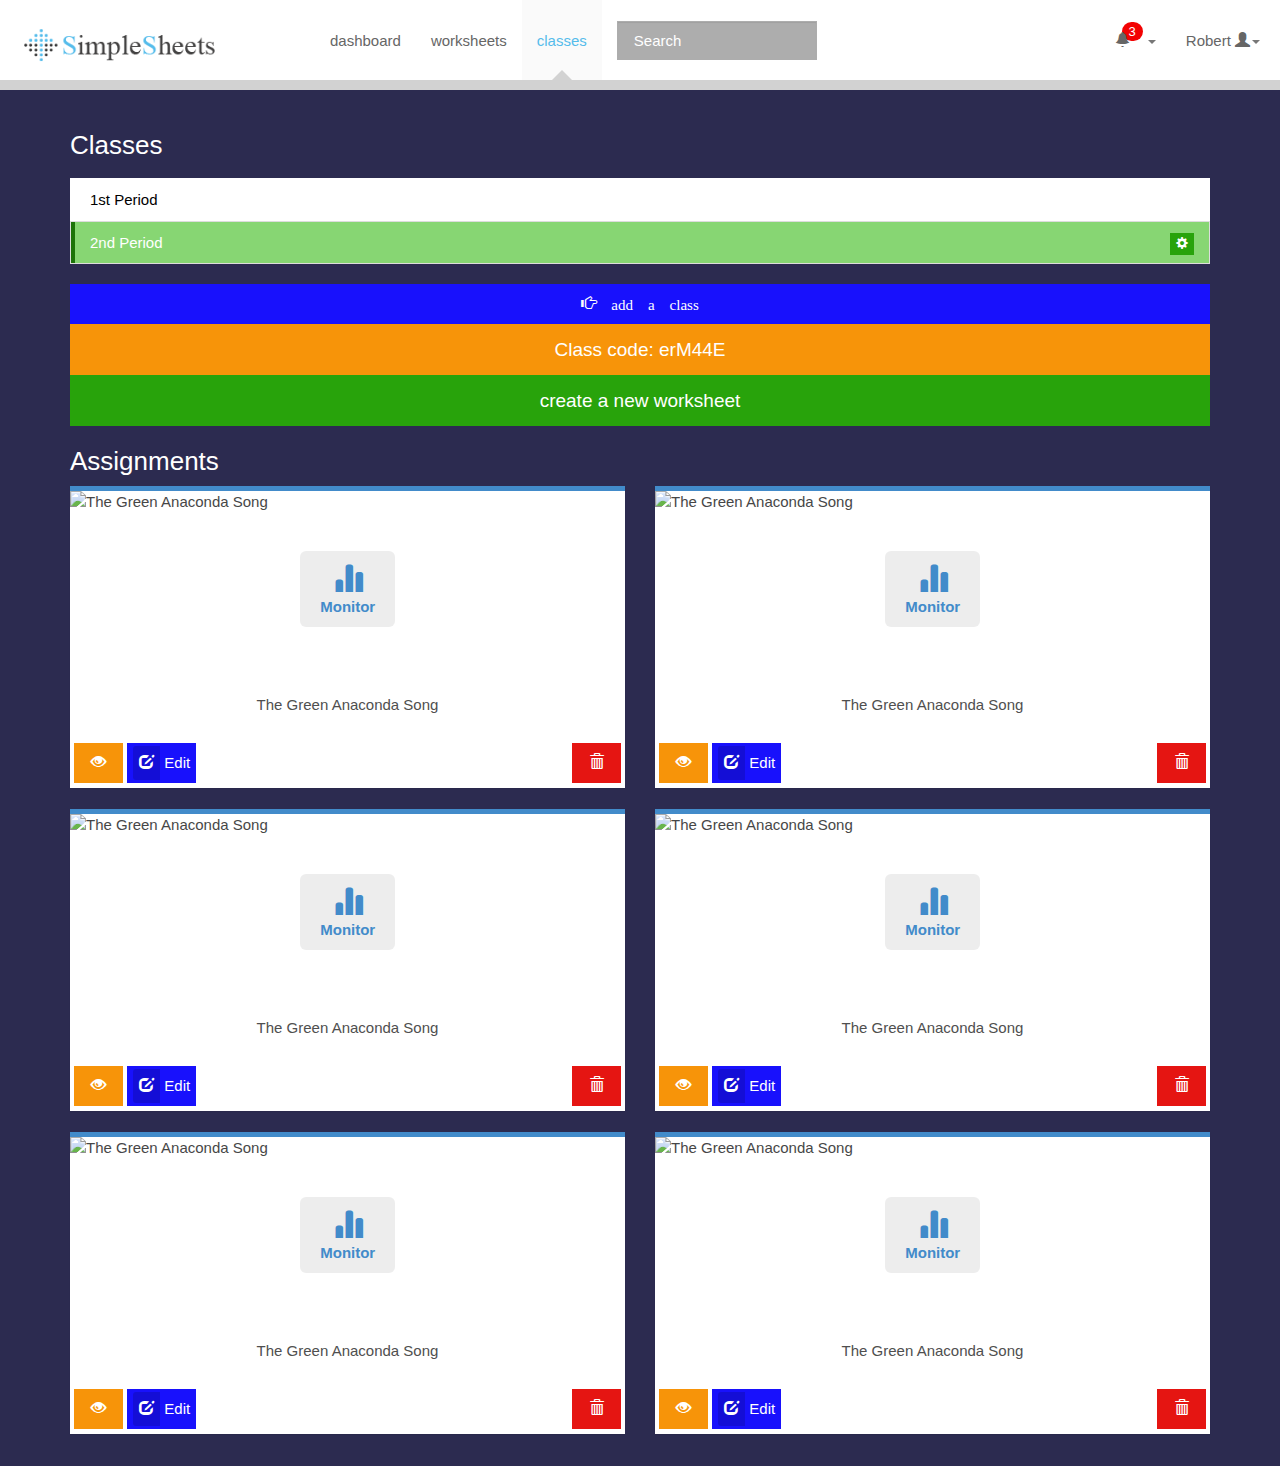
==== classes.html @ 8fec8ef4 "initial commit" ====
<!DOCTYPE html>
<html lang="en">
  <head>
    <meta charset="utf-8">
    <meta http-equiv="X-UA-Compatible" content="IE=edge">
    <meta name="viewport" content="width=device-width, initial-scale=1">
    <meta name="description" content="">
    <meta name="author" content="">
    <!--<link rel="shortcut icon" href="../../assets/ico/favicon.ico">-->

    <title>My Bootstrap</title>

    <!-- Bootstrap core CSS -->
    <link href="css/edstyle.css" rel="stylesheet">
    <link href="css/bootstrap.css" rel="stylesheet">
    <!-- Bootstrap theme -->
    <!--<link href="css/bootstrap-theme.min.css" rel="stylesheet">

    <!-- Custom styles for this template -->
    <link href="css/bootswatch.css" rel="stylesheet">
        
        
    <!-- Just for debugging purposes. Don't actually copy this line! -->
    <!--[if lt IE 9]><script src="js/ie8-responsive-file-warning.js"></script><![endif]-->

    <!-- HTML5 shim and Respond.js IE8 support of HTML5 elements and media queries -->
    <!--[if lt IE 9]>
      <script src="https://oss.maxcdn.com/libs/html5shiv/3.7.0/html5shiv.js"></script>
      <script src="https://oss.maxcdn.com/libs/respond.js/1.4.2/respond.min.js"></script>
    <![endif]-->
    
    <link href="css/theme.css" rel="stylesheet">
    
    
    
  </head>

  <body role="document">

<!-----------------Nav bar -------------------------------------------------------------->
<div class="navbar navbar-default navbar-fixed-top">
  <div class="navbar-header col-sm-3">
    <button type="button" class="navbar-toggle" data-toggle="collapse" data-target=".navbar-responsive-collapse">
      <span class="icon-bar"></span>
      <span class="icon-bar"></span>
      <span class="icon-bar"></span>
    </button>
    <a class="navbar-brand hidden-xs" href="#">
      <img style="width:120%;max-width: 200px;margin:-5px 0 0 -10px;" src="./images/Simplesheets-dot-logo.png" alt="SimpleSheets" />
    </a>
    <a class="navbar-brand col-xs-8 visible-xs" href="#">
      <img style="width:120%;max-width:200px;margin-top:-8px;" src="./images/Simplesheets-dot-logo.png" alt="SimpleSheets" />
    </a>
  </div>
  <div class="navbar-collapse collapse navbar-responsive-collapse">
    <ul class="nav navbar-nav">
      <li><a href="dashboard.html">dashboard</a></li>
      <li class="dropdown">
        <a href="#" class="dropdown-toggle" data-toggle="dropdown">worksheets</span></a>
        <ul class="dropdown-menu">
          <li><a href="#"><span class="glyphicon glyphicon-file"></span>  create</a></li>
          <li><a href="monitor.html"><span class="glyphicon glyphicon-stats"></span>  monitor</a></li>
        </ul>
      </li>
      <li class="active"><a href="#">classes</a></li>
      
      <li class="dropdown visible-sm">
        <a href="#" class="dropdown-toggle" data-toggle="dropdown"><span class="glyphicon glyphicon-search"></span></a>
        <ul class="dropdown-menu">
          <form class="navbar-form navbar-left" style="width: 19%;">
            <input id="search-bar" type="text" class="form-control" placeholder="Search" style="width: 200px;background-color: #ADADAD;">
          </form>
        </ul>
      </li>
      
    </ul>
    
    
    <form class="navbar-form navbar-left hidden-sm">
      <input id="search-bar" type="text" class="form-control" placeholder="Search" style="width: 200px;background-color: #ADADAD;">
    </form>
    
    
    <ul class="nav navbar-nav navbar-right">
      <li class="dropdown">
        <a href="#" class="dropdown-toggle" data-toggle="dropdown"><span class="glyphicon glyphicon-bell"></span> <span class="badge">3</span><b class="caret"></b></a>
        <ul class="dropdown-menu">
          <li><a href="#">some info here asdf asdf asdf asdf</a></li>
          <li class="divider"></li>
          <li><a href="#">some info here asdf asdf asdf asdf</a></li>
          <li class="divider"></li>
          <li><a href="#">some info here asdf asdf asdf asdf</a></li>
        </ul>
      </li>
      <li class="dropdown">
        <a href="#" class="dropdown-toggle hidden-sm hidden-md" data-toggle="dropdown">Robert  <span class="glyphicon glyphicon-user"></span><b class="caret"></b></a>
        <a href="#" class="dropdown-toggle visible-sm visible-md" data-toggle="dropdown"><span class="glyphicon glyphicon-user"></span><b class="caret"></b></a>
        <ul class="dropdown-menu">
          <li><a href="#"><span class="glyphicon glyphicon-user"></span>  edit profile</a></li>
          <li><a href="#"><span class="glyphicon glyphicon-cog"></span>  settings</a></li>
          <li class="divider"></li>
          <li><a href="#"><span class="glyphicon glyphicon-log-out"></span>  sign out</a></li>
        </ul>
      </li>
    </ul>
    
    
  </div>
</div>
<!-------------------------End Navbar --------------------------------------------------->



<div class="container">
  <div class="row">
    <div class="col-xs-12 col-md-3">
      <h3>Classes</h3>
      <ul id="classes-list" class="list-group">
        <a href="#"><li class="list-group-item clickable">
          <div class="list-class-item">
            <div class="pull-right">
              <button class="btn btn-xs btn-success hidden">
                <span class="glyphicon glyphicon-cog"></span>
              </button>
            </div>
            <div><p style="margin: 0;">1st Period</p></div>
          </div>
        </li></a>
        <li class="list-group-item active">
          <div class="list-class-item">
            <div class="pull-right">
              <button class="btn btn-xs btn-success">
                <span class="glyphicon glyphicon-cog"></span>
              </button>
            </div>
            <div><p style="margin: 0;">2nd Period</p></div>
          </div>
        </li>
      </ul>
      
              <button id="add-class" class="btn btn-block btn-info" data-container="body" data-toggle="popover" data-placement="bottom" data-content="You don't have a class yet." data-original-title="Click here!">
                <span class="glyphicon glyphicon-hand-right"><span> add a class</span>
              </button>
    </div>
    
    
    <div class="col-xs-12 col-md-9">
      <div>
        <div class="row">
          <div class="col-xs-12 col-sm-6">
              <button id="class-code-container" class="btn btn-block btn-lg btn-warning" data-container="body" data-toggle="popover" data-placement="bottom" data-content="Give your students this code." data-original-title="Click here!">
                Class code: <span class="class-code">erM44E</button>
              </button>
          </div>
          <br class="visible-xs">
          <div class="col-xs-12 col-sm-6">
              <button id="new-worksheet" class="btn btn-block btn-lg btn-success" data-container="body" data-toggle="popover" data-placement="bottom" data-content="Create your first worksheet." data-original-title="Click here!">
                create a new worksheet
              </button>
          </div>
        </div>
      
        <h3 class="text-default">Assignments</h3>
        <ul class="row list-unstyled">
          
          <!------------------------------ Worksheet Display ------------------------------------->
          <li class="col-xs-6 col-md-4">
            <div class="panel panel-default card-edpuzzle list-video-item">
	      <div class="panel-body">
		<div class="img-assignment show-assignment-stats clickable">
		  <img src="https://i.ytimg.com/vi/F000UK_kUq4/hqdefault.jpg" alt="The Green Anaconda Song" height="100%" width="100%" class="img-responsive">
		    <div class="img-center">
		      <ul class="list-unstyled monitor-button" data-toggle="popover" data-placement="bottom" data-content="See your students progress!" data-original-title="" title="">
			<li><i class="glyphicon glyphicon-stats" style="font-size: 30px;"></i></li>
                        <li><strong>Monitor</strong></li>
		      </ul>
		    </div>
		  </div>
		  <div class="card-title">
		    <h5 class="text-center">The Green Anaconda Song</h5>
		  </div>
		</div>
		<div class="panel-footer">
		<button class="btn btn-warning view-as-student" data-toggle="popover" data-placement="bottom" data-content="Do the homework as student. Then check the assignment analytics!" data-original-title="" title="">
		  <i class="glyphicon glyphicon-eye-open"></i>
		</button>
		<button class="btn btn-info btn-labeled btn-xs-icon-only edit-assignment" data-original-title="" title="">
                  <span class="btn-label"><i class="glyphicon glyphicon-edit"></i></span>
		  <span>Edit</span>
		</button>
		<button class="btn btn-danger pull-right remove-assignment"><i class="glyphicon glyphicon-trash"></i></button>
	      </div>
            </div>
          </li>
          <!------------------------------ End of Worksheet Display ------------------------------------->
          
          
          
          <!------------------------------ Worksheet Display ------------------------------------->
          <li class="col-xs-6 col-md-4">
            <div class="panel panel-default card-edpuzzle list-video-item">
	      <div class="panel-body">
		<div class="img-assignment show-assignment-stats clickable">
		  <img src="https://i.ytimg.com/vi/F000UK_kUq4/hqdefault.jpg" alt="The Green Anaconda Song" height="100%" width="100%" class="img-responsive">
		    <div class="img-center">
		      <ul class="list-unstyled monitor-button" data-toggle="popover" data-placement="bottom" data-content="See your students progress!" data-original-title="" title="">
			<li><i class="glyphicon glyphicon-stats" style="font-size: 30px;"></i></li>
                        <li><strong>Monitor</strong></li>
		      </ul>
		    </div>
		  </div>
		  <div class="card-title">
		    <h5 class="text-center">The Green Anaconda Song</h5>
		  </div>
		</div>
		<div class="panel-footer">
		<button class="btn btn-warning view-as-student" data-toggle="popover" data-placement="bottom" data-content="Do the homework as student. Then check the assignment analytics!" data-original-title="" title="">
		  <i class="glyphicon glyphicon-eye-open"></i>
		</button>
		<button class="btn btn-info btn-labeled btn-xs-icon-only edit-assignment" data-original-title="" title="">
                  <span class="btn-label"><i class="glyphicon glyphicon-edit"></i></span>
		  <span>Edit</span>
		</button>
		<button class="btn btn-danger pull-right remove-assignment"><i class="glyphicon glyphicon-trash"></i></button>
	      </div>
            </div>
          </li>
          <!------------------------------ End of Worksheet Display ------------------------------------->
          
          
          <!------------------------------ Worksheet Display ------------------------------------->
          <li class="col-xs-6 col-md-4">
            <div class="panel panel-default card-edpuzzle list-video-item">
	      <div class="panel-body">
		<div class="img-assignment show-assignment-stats clickable">
		  <img src="https://i.ytimg.com/vi/F000UK_kUq4/hqdefault.jpg" alt="The Green Anaconda Song" height="100%" width="100%" class="img-responsive">
		    <div class="img-center">
		      <ul class="list-unstyled monitor-button" data-toggle="popover" data-placement="bottom" data-content="See your students progress!" data-original-title="" title="">
			<li><i class="glyphicon glyphicon-stats" style="font-size: 30px;"></i></li>
                        <li><strong>Monitor</strong></li>
		      </ul>
		    </div>
		  </div>
		  <div class="card-title">
		    <h5 class="text-center">The Green Anaconda Song</h5>
		  </div>
		</div>
		<div class="panel-footer">
		<button class="btn btn-warning view-as-student" data-toggle="popover" data-placement="bottom" data-content="Do the homework as student. Then check the assignment analytics!" data-original-title="" title="">
		  <i class="glyphicon glyphicon-eye-open"></i>
		</button>
		<button class="btn btn-info btn-labeled btn-xs-icon-only edit-assignment" data-original-title="" title="">
                  <span class="btn-label"><i class="glyphicon glyphicon-edit"></i></span>
		  <span>Edit</span>
		</button>
		<button class="btn btn-danger pull-right remove-assignment"><i class="glyphicon glyphicon-trash"></i></button>
	      </div>
            </div>
          </li>
          <!------------------------------ End of Worksheet Display ------------------------------------->
          
          
          <!------------------------------ Worksheet Display ------------------------------------->
          <li class="col-xs-6 col-md-4">
            <div class="panel panel-default card-edpuzzle list-video-item">
	      <div class="panel-body">
		<div class="img-assignment show-assignment-stats clickable">
		  <img src="https://i.ytimg.com/vi/F000UK_kUq4/hqdefault.jpg" alt="The Green Anaconda Song" height="100%" width="100%" class="img-responsive">
		    <div class="img-center">
		      <ul class="list-unstyled monitor-button" data-toggle="popover" data-placement="bottom" data-content="See your students progress!" data-original-title="" title="">
			<li><i class="glyphicon glyphicon-stats" style="font-size: 30px;"></i></li>
                        <li><strong>Monitor</strong></li>
		      </ul>
		    </div>
		  </div>
		  <div class="card-title">
		    <h5 class="text-center">The Green Anaconda Song</h5>
		  </div>
		</div>
		<div class="panel-footer">
		<button class="btn btn-warning view-as-student" data-toggle="popover" data-placement="bottom" data-content="Do the homework as student. Then check the assignment analytics!" data-original-title="" title="">
		  <i class="glyphicon glyphicon-eye-open"></i>
		</button>
		<button class="btn btn-info btn-labeled btn-xs-icon-only edit-assignment" data-original-title="" title="">
                  <span class="btn-label"><i class="glyphicon glyphicon-edit"></i></span>
		  <span>Edit</span>
		</button>
		<button class="btn btn-danger pull-right remove-assignment"><i class="glyphicon glyphicon-trash"></i></button>
	      </div>
            </div>
          </li>
          <!------------------------------ End of Worksheet Display ------------------------------------->
          
          
          <!------------------------------ Worksheet Display ------------------------------------->
          <li class="col-xs-6 col-md-4">
            <div class="panel panel-default card-edpuzzle list-video-item">
	      <div class="panel-body">
		<div class="img-assignment show-assignment-stats clickable">
		  <img src="https://i.ytimg.com/vi/F000UK_kUq4/hqdefault.jpg" alt="The Green Anaconda Song" height="100%" width="100%" class="img-responsive">
		    <div class="img-center">
		      <ul class="list-unstyled monitor-button" data-toggle="popover" data-placement="bottom" data-content="See your students progress!" data-original-title="" title="">
			<li><i class="glyphicon glyphicon-stats" style="font-size: 30px;"></i></li>
                        <li><strong>Monitor</strong></li>
		      </ul>
		    </div>
		  </div>
		  <div class="card-title">
		    <h5 class="text-center">The Green Anaconda Song</h5>
		  </div>
		</div>
		<div class="panel-footer">
		<button class="btn btn-warning view-as-student" data-toggle="popover" data-placement="bottom" data-content="Do the homework as student. Then check the assignment analytics!" data-original-title="" title="">
		  <i class="glyphicon glyphicon-eye-open"></i>
		</button>
		<button class="btn btn-info btn-labeled btn-xs-icon-only edit-assignment" data-original-title="" title="">
                  <span class="btn-label"><i class="glyphicon glyphicon-edit"></i></span>
		  <span>Edit</span>
		</button>
		<button class="btn btn-danger pull-right remove-assignment"><i class="glyphicon glyphicon-trash"></i></button>
	      </div>
            </div>
          </li>
          <!------------------------------ End of Worksheet Display ------------------------------------->
          
          
          <!------------------------------ Worksheet Display ------------------------------------->
          <li class="col-xs-6 col-md-4">
            <div class="panel panel-default card-edpuzzle list-video-item">
	      <div class="panel-body">
		<div class="img-assignment show-assignment-stats clickable">
		  <img src="https://i.ytimg.com/vi/F000UK_kUq4/hqdefault.jpg" alt="The Green Anaconda Song" height="100%" width="100%" class="img-responsive">
		    <div class="img-center">
		      <ul class="list-unstyled monitor-button" data-toggle="popover" data-placement="bottom" data-content="See your students progress!" data-original-title="" title="">
			<li><i class="glyphicon glyphicon-stats" style="font-size: 30px;"></i></li>
                        <li><strong>Monitor</strong></li>
		      </ul>
		    </div>
		  </div>
		  <div class="card-title">
		    <h5 class="text-center">The Green Anaconda Song</h5>
		  </div>
		</div>
		<div class="panel-footer">
		<button class="btn btn-warning view-as-student" data-toggle="popover" data-placement="bottom" data-content="Do the homework as student. Then check the assignment analytics!" data-original-title="" title="">
		  <i class="glyphicon glyphicon-eye-open"></i>
		</button>
		<button class="btn btn-info btn-labeled btn-xs-icon-only edit-assignment" data-original-title="" title="">
                  <span class="btn-label"><i class="glyphicon glyphicon-edit"></i></span>
		  <span>Edit</span>
		</button>
		<button class="btn btn-danger pull-right remove-assignment"><i class="glyphicon glyphicon-trash"></i></button>
	      </div>
            </div>
          </li>
          <!------------------------------ End of Worksheet Display ------------------------------------->
          
          
          
        </ul>
      </div>
    </div>
  </div>
</div>




    <!-- Bootstrap core JavaScript
    ================================================== -->
    <!-- Placed at the end of the document so the pages load faster -->
    <script src="https://ajax.googleapis.com/ajax/libs/jquery/1.11.0/jquery.min.js"></script>
    <script src="js/bootstrap.min.js"></script>
    <!--<script src="js/bootswatch.js"></script>-->
    <script src="js/my-script.js"></script>
  </body>
</html>
---- css/bootswatch.css ----
.navbar {
  -webkit-box-shadow: none;
  box-shadow: none;
  border-bottom: 10px solid #d2d2d2;
  padding-right: 20px;
}
.navbar-default .badge {
  background-color: #545454;
  color: #ffffff;
}
.navbar-inverse .badge {
  background-color: #fff;
  color: #fc8949;
}
.navbar .active {
  color: #55bceb;
  background: #FFF;
}
.navbar .active:after {
  top: 67px;
  left: 50%;
  border: solid transparent;
  content: " ";
  height: 0;
  width: 0;
  position: absolute;
  pointer-events: none;
  margin-left: -10px;
  border-left: 10px solid transparent;
  border-right: 10px solid transparent;
  border-bottom: 10px solid #d2d2d2;
}
.btn {
  font-weight: 300;
}
.btn-default:hover {
  background-color: #f7f7f7;
}
.btn-sm,
.btn-xs {
  font-size: 12px;
}
body {
  padding: 110px 0px 30px 0px;
  font-weight: 300;
}
.text-primary,
.text-primary:hover {
  color: #fc8949;
}
.text-success,
.text-success:hover {
  color: #28a30b;
}
.text-danger,
.text-danger:hover {
  color: #e51512;
}
.text-warning,
.text-warning:hover {
  color: #f79409;
}
.text-info,
.text-info:hover {
  color: #1811fc;
}
.page-header {
  color: #ffffff;
  border-bottom-color: #ffffff;
}
.dropdown-menu {
  border: none;
  margin: 0;
  -webkit-box-shadow: none;
  box-shadow: none;
}
.dropdown-menu > li > a {
  font-size: 12px;
  font-weight: 300;
}
.btn-group.open .dropdown-toggle {
  -webkit-box-shadow: none;
  box-shadow: none;
}
.dropdown-header {
  font-size: 12px;
}
table,
.table {
  font-size: 12px;
}
table a,
.table a {
  color: #fff;
  text-decoration: underline;
}
table .text-muted,
.table .text-muted {
  color: #ffffff;
}
table > thead > tr > th,
.table > thead > tr > th,
table > tbody > tr > th,
.table > tbody > tr > th,
table > tfoot > tr > th,
.table > tfoot > tr > th,
table > thead > tr > td,
.table > thead > tr > td,
table > tbody > tr > td,
.table > tbody > tr > td,
table > tfoot > tr > td,
.table > tfoot > tr > td {
  border-color: transparent;
}
input,
textarea {
  color: #2c2b50;
}
label,
.radio label,
.checkbox label,
.help-block {
  font-size: 12px;
  font-weight: 300;
}
.input-addon,
.input-group-addon {
  color: #333333;
}
.has-warning .help-block,
.has-warning .control-label,
.has-warning .form-control-feedback {
  color: #f79409;
}
.has-error .help-block,
.has-error .control-label,
.has-error .form-control-feedback {
  color: #e51512;
}
.has-success .help-block,
.has-success .control-label,
.has-success .form-control-feedback {
  color: #28a30b;
}
.form-control:focus {
  -webkit-box-shadow: none;
  box-shadow: none;
}
.has-warning .form-control:focus,
.has-error .form-control:focus,
.has-success .form-control:focus {
  -webkit-box-shadow: none;
  box-shadow: none;
}
.nav .open > a,
.nav .open > a:hover,
.nav .open > a:focus {
  border-color: transparent;
}
.nav-tabs > li > a {
  color: #333333;
}
.nav-pills > li > a {
  color: #333333;
}
.pager a {
  color: #333333;
}
.close {
  opacity: 0.4;
}
.close:hover,
.close:focus {
  opacity: 1;
}
.label {
  font-weight: 300;
}
.alert {
  color: #333333;
}
.alert a,
.alert .alert-link {
  color: #333333;
}
.well {
  -webkit-box-shadow: none;
  box-shadow: none;
}
.panel {
  border: none;
}
.panel-default > .panel-heading {
  background-color: #f7f7f7;
  color: #333333;
}
.thumbnail {
  background-color: #ffffff;
  border: none;
}
.modal {
  padding: 0;
}
.modal-header,
.modal-footer {
  background-color: #f7f7f7;
  border: none;
  border-radius: 0;
}
.popover-title {
  border: none;
}
h1,
.h1,
h2,
.h2,
h3,
.h3,
h4,
.h4,
h5,
.h5,
h6,
.h6,
p {
  color: #ffffff;
}
.jumbotron p,
.well p,
.btn-default {
  color: #333333;
}
blockquote footer,
blockquote small,
blockquote .small,
.form-group {
  color: #ffffff;
}
.well .form-group {
  color: #333333;
}
.bs-component {
  position: relative;
}
.bs-component .modal {
  position: relative;
  top: auto;
  right: auto;
  left: auto;
  bottom: auto;
  z-index: 1;
  display: block;
}
.bs-component .modal-dialog {
  width: 90%;
}
.modal-title,
.modal-body p {
  color: #333333;
}
---- css/theme.css ----
/******************* for testing purposes only **************
* { background-color: rgba(255,0,0,.2); }
* * { background-color: rgba(0,255,0,.2); }
* * * { background-color: rgba(0,0,255,.2); }
* * * * { background-color: rgba(255,0,255,.2); }
* * * * * { background-color: rgba(0,255,255,.2); }
* * * * * * { background-color: rgba(255,255,0,.2); }
/***********************************************************/
body{
  /*background:url(../images/bg-tissue.png),-webkit-gradient(linear, 50% 72%, 49% 2%, from(#2C2B50), to(#8F8DFC)) no-repeat center center fixed;*/
  padding-bottom: 0;
}


#search-bar::-webkit-input-placeholder, textarea::-webkit-input-placeholder { 
    color:    #FFF;
}
#search-bar:-moz-placeholder, textarea:-moz-placeholder { 
    color:    #FFF;
}
#search-bar::-moz-placeholder, textarea::-moz-placeholder { 
    color:    #FFF;
}
#search-bar:-ms-input-placeholder, textarea:-ms-input-placeholder { 
    color:    #FFF;
}


.navbar .badge {
background-color: #F20202;
color: #ffffff;

position: relative;
top: -10px;
left: -13px;
margin-right: -10px;
z-index: 1;
}
.navbar .glyphicon-bell {
z-index: 2;
}

.navbar-nav > li > .dropdown-menu {
margin-top: 0;
border-top-right-radius: 0;
border-top-left-radius: 0;
border-left: 1px solid #3A3A3A;
border-right: 1px solid #3A3A3A;
border-bottom: 1px solid #3A3A3A;
}

.round-button{
  border: 1px solid #605F5F;
  background-color: #FFF;
  text-align: center;
  width: 25px;
  height: 25px;
  line-height: 25px;
  border-radius: 25px;
}

.round-button {
width: 50px;
height: 50px;
padding: 12px 16px;
font-size: 18px;
line-height: 1.33;
border-radius: 25px;
}



footer {
  border-top: 10px solid #d2d2d2;
  margin: 50px 0 0 0;
   width:100%;
   height:100px;   /* Height of the footer */
   background:#FFF;
}

.list-group-item p{color: #000;}
.list-group-item.active p{color: #FFF;}
/*
#classes-list .list-group-item.new-class {
margin-top: 10px;
background-color: #428bca;
color: #fff;
}*/

#classes-list a{text-decoration: none;}

#classes-list .list-group-item:hover{
    z-index: 2;
    color: #fff !important;
    background-color: #87D673 !important;
}

#classes-list .list-group-item.active:hover {
    z-index: 2;
    color: #fff;
    background-color: #87D673;
    border-color: #ddd;
}
/*
#classes-list .new-class:hover{background-color: #226EAD;}*/

.popover h3{background-color: #55bceb;color: #fff;}
/*
#class-code-container {
background-color: #333;
border: 1px solid #333;
color: #bbb;
display: block;
width: 100%;
padding: 12px 0;
font-size: 18px;
line-height: 25px;
text-align: center;
}

#class-code-container .class-code {
color: #fff;
font-family: courier;
font-weight: 700;
}
*/

.well.success{background-color:#B2F2A2;}
/*
.img-assignment {
height: 195px!important;
}

.img-assignment .img-center {
position: absolute;
width: 100%;
height: 100%;
left: 0;
top: 0;
text-align: center;
}
.img-assignment.clickable ul {
color: #428bca;
}

.img-assignment .img-center ul {
display: inline-block;
vertical-align: middle;
border-radius: 6px;
padding: 10px 20px;
background-color: rgba(230,230,230,.7);
color: rgba(50,50,50,.8);
}

.list-unstyled {
padding-left: 0;
list-style: none;
}

.monitor-button{cursor: pointer;}

.img-assignment .list-unstyled {margin-top:20%;}


.img-assignment.clickable img{opacity:.9; border: red;}
.img-assignment.clickable ul{color:#428bca}
.img-assignment.clickable:hover img{opacity:.3}
.img-assignment.clickable:hover ul{background-color:transparent}
.list-unstyled{padding-left:0;list-style:none}

.panel-body .card-title {
height: 50px;
overflow: hidden;
color: #4F4F4F;
}
*/
.card-title h5{
color: #4F4F4F;
}

.card-edpuzzle .panel-footer {height: 50px !important;}

.btn-labeled{padding: 2px 5px 2px 5px;}







.col-xs-1, .col-sm-1, .col-md-1, .col-lg-1, .col-xs-2, .col-sm-2, .col-md-2, .col-lg-2, .col-xs-3, .col-sm-3, .col-md-3, .col-lg-3, .col-xs-4, .col-sm-4, .col-md-4, .col-lg-4, .col-xs-5, .col-sm-5, .col-md-5, .col-lg-5, .col-xs-6, .col-sm-6, .col-md-6, .col-lg-6, .col-xs-7, .col-sm-7, .col-md-7, .col-lg-7, .col-xs-8, .col-sm-8, .col-md-8, .col-lg-8, .col-xs-9, .col-sm-9, .col-md-9, .col-lg-9, .col-xs-10, .col-sm-10, .col-md-10, .col-lg-10, .col-xs-11, .col-sm-11, .col-md-11, .col-lg-11, .col-xs-12, .col-sm-12, .col-md-12, .col-lg-12 {
  position: relative;
  min-height: 1px;
  padding-left: 15px;
  padding-right: 15px;
}
.col-xs-1, .col-xs-2, .col-xs-3, .col-xs-4, .col-xs-5, .col-xs-6, .col-xs-7, .col-xs-8, .col-xs-9, .col-xs-10, .col-xs-11, .col-xs-12 {
  float: left;
}
.col-xs-12 {
  width: 100%;
}
.col-xs-11 {
  width: 91.66666667%;
}
.col-xs-10 {
  width: 83.33333333%;
}
.col-xs-9 {
  width: 75%;
}
.col-xs-8 {
  width: 66.66666667%;
}
.col-xs-7 {
  width: 58.33333333%;
}
.col-xs-6 {
  width: 50%;
}
.col-xs-5 {
  width: 41.66666667%;
}
.col-xs-4 {
  width: 33.33333333%;
}
.col-xs-3 {
  width: 25%;
}
.col-xs-2 {
  width: 16.66666667%;
}
.col-xs-1 {
  width: 8.33333333%;
}




.col-xs-1 {
  width: 8.33333333%;
}
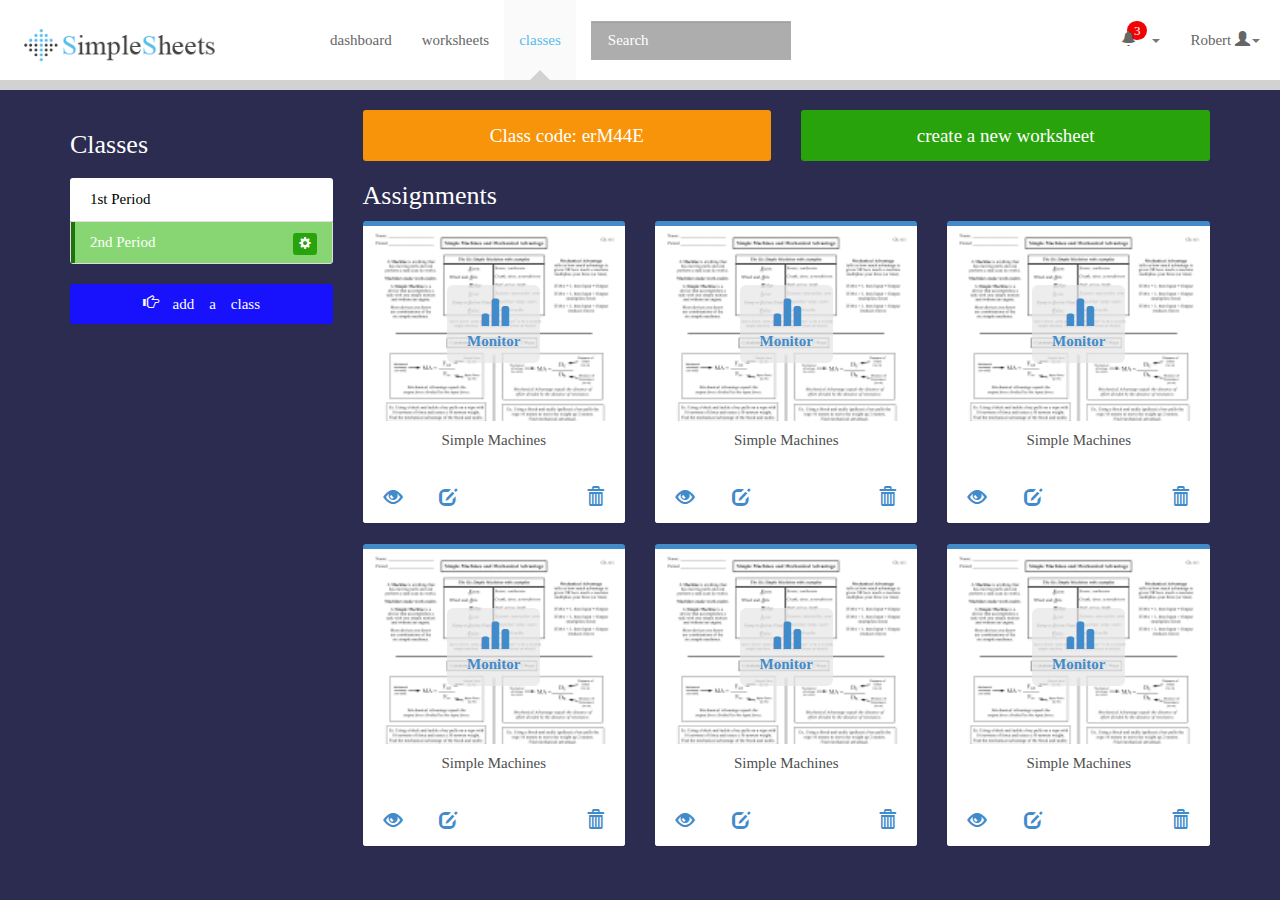
==== commit 08f62c0d: "next add" ====
--- a/classes.html
+++ b/classes.html
@@ -120,7 +120,7 @@
         <a href="#"><li class="list-group-item clickable">
           <div class="list-class-item">
             <div class="pull-right">
-              <button class="btn btn-xs btn-success hidden">
+              <button class="btn btn-xs btn-success rounded hidden">
                 <span class="glyphicon glyphicon-cog"></span>
               </button>
             </div>
@@ -130,7 +130,7 @@
         <li class="list-group-item active">
           <div class="list-class-item">
             <div class="pull-right">
-              <button class="btn btn-xs btn-success">
+              <button class="btn btn-xs btn-success rounded">
                 <span class="glyphicon glyphicon-cog"></span>
               </button>
             </div>
@@ -138,8 +138,7 @@
           </div>
         </li>
       </ul>
-      
-              <button id="add-class" class="btn btn-block btn-info" data-container="body" data-toggle="popover" data-placement="bottom" data-content="You don't have a class yet." data-original-title="Click here!">
+              <button id="add-class" class="btn btn-block btn-info rounded" data-toggle="modal" data-target="#new-class">
                 <span class="glyphicon glyphicon-hand-right"><span> add a class</span>
               </button>
     </div>
@@ -149,13 +148,13 @@
       <div>
         <div class="row">
           <div class="col-xs-12 col-sm-6">
-              <button id="class-code-container" class="btn btn-block btn-lg btn-warning" data-container="body" data-toggle="popover" data-placement="bottom" data-content="Give your students this code." data-original-title="Click here!">
+              <button id="class-code-container" class="btn btn-block btn-lg btn-warning rounded" data-container="body" data-toggle="popover" data-placement="bottom" data-content="Give your students this code." data-original-title="Click here!">
                 Class code: <span class="class-code">erM44E</button>
               </button>
           </div>
           <br class="visible-xs">
           <div class="col-xs-12 col-sm-6">
-              <button id="new-worksheet" class="btn btn-block btn-lg btn-success" data-container="body" data-toggle="popover" data-placement="bottom" data-content="Create your first worksheet." data-original-title="Click here!">
+              <button id="new-worksheet" class="btn btn-block btn-lg btn-success rounded" data-container="body" data-toggle="popover" data-placement="bottom" data-content="Create your first worksheet." data-original-title="Click here!">
                 create a new worksheet
               </button>
           </div>
@@ -166,195 +165,190 @@
           
           <!------------------------------ Worksheet Display ------------------------------------->
           <li class="col-xs-6 col-md-4">
-            <div class="panel panel-default card-edpuzzle list-video-item">
-	      <div class="panel-body">
-		<div class="img-assignment show-assignment-stats clickable">
-		  <img src="https://i.ytimg.com/vi/F000UK_kUq4/hqdefault.jpg" alt="The Green Anaconda Song" height="100%" width="100%" class="img-responsive">
-		    <div class="img-center">
-		      <ul class="list-unstyled monitor-button" data-toggle="popover" data-placement="bottom" data-content="See your students progress!" data-original-title="" title="">
-			<li><i class="glyphicon glyphicon-stats" style="font-size: 30px;"></i></li>
-                        <li><strong>Monitor</strong></li>
-		      </ul>
-		    </div>
-		  </div>
-		  <div class="card-title">
-		    <h5 class="text-center">The Green Anaconda Song</h5>
-		  </div>
-		</div>
-		<div class="panel-footer">
-		<button class="btn btn-warning view-as-student" data-toggle="popover" data-placement="bottom" data-content="Do the homework as student. Then check the assignment analytics!" data-original-title="" title="">
-		  <i class="glyphicon glyphicon-eye-open"></i>
-		</button>
-		<button class="btn btn-info btn-labeled btn-xs-icon-only edit-assignment" data-original-title="" title="">
-                  <span class="btn-label"><i class="glyphicon glyphicon-edit"></i></span>
-		  <span>Edit</span>
-		</button>
-		<button class="btn btn-danger pull-right remove-assignment"><i class="glyphicon glyphicon-trash"></i></button>
-	      </div>
-            </div>
-          </li>
-          <!------------------------------ End of Worksheet Display ------------------------------------->
-          
-          
-          
-          <!------------------------------ Worksheet Display ------------------------------------->
-          <li class="col-xs-6 col-md-4">
-            <div class="panel panel-default card-edpuzzle list-video-item">
-	      <div class="panel-body">
-		<div class="img-assignment show-assignment-stats clickable">
-		  <img src="https://i.ytimg.com/vi/F000UK_kUq4/hqdefault.jpg" alt="The Green Anaconda Song" height="100%" width="100%" class="img-responsive">
-		    <div class="img-center">
-		      <ul class="list-unstyled monitor-button" data-toggle="popover" data-placement="bottom" data-content="See your students progress!" data-original-title="" title="">
-			<li><i class="glyphicon glyphicon-stats" style="font-size: 30px;"></i></li>
-                        <li><strong>Monitor</strong></li>
-		      </ul>
-		    </div>
-		  </div>
-		  <div class="card-title">
-		    <h5 class="text-center">The Green Anaconda Song</h5>
-		  </div>
-		</div>
-		<div class="panel-footer">
-		<button class="btn btn-warning view-as-student" data-toggle="popover" data-placement="bottom" data-content="Do the homework as student. Then check the assignment analytics!" data-original-title="" title="">
-		  <i class="glyphicon glyphicon-eye-open"></i>
-		</button>
-		<button class="btn btn-info btn-labeled btn-xs-icon-only edit-assignment" data-original-title="" title="">
-                  <span class="btn-label"><i class="glyphicon glyphicon-edit"></i></span>
-		  <span>Edit</span>
-		</button>
-		<button class="btn btn-danger pull-right remove-assignment"><i class="glyphicon glyphicon-trash"></i></button>
-	      </div>
-            </div>
-          </li>
-          <!------------------------------ End of Worksheet Display ------------------------------------->
-          
-          
-          <!------------------------------ Worksheet Display ------------------------------------->
-          <li class="col-xs-6 col-md-4">
-            <div class="panel panel-default card-edpuzzle list-video-item">
-	      <div class="panel-body">
-		<div class="img-assignment show-assignment-stats clickable">
-		  <img src="https://i.ytimg.com/vi/F000UK_kUq4/hqdefault.jpg" alt="The Green Anaconda Song" height="100%" width="100%" class="img-responsive">
-		    <div class="img-center">
-		      <ul class="list-unstyled monitor-button" data-toggle="popover" data-placement="bottom" data-content="See your students progress!" data-original-title="" title="">
-			<li><i class="glyphicon glyphicon-stats" style="font-size: 30px;"></i></li>
-                        <li><strong>Monitor</strong></li>
-		      </ul>
-		    </div>
-		  </div>
-		  <div class="card-title">
-		    <h5 class="text-center">The Green Anaconda Song</h5>
-		  </div>
-		</div>
-		<div class="panel-footer">
-		<button class="btn btn-warning view-as-student" data-toggle="popover" data-placement="bottom" data-content="Do the homework as student. Then check the assignment analytics!" data-original-title="" title="">
-		  <i class="glyphicon glyphicon-eye-open"></i>
-		</button>
-		<button class="btn btn-info btn-labeled btn-xs-icon-only edit-assignment" data-original-title="" title="">
-                  <span class="btn-label"><i class="glyphicon glyphicon-edit"></i></span>
-		  <span>Edit</span>
-		</button>
-		<button class="btn btn-danger pull-right remove-assignment"><i class="glyphicon glyphicon-trash"></i></button>
-	      </div>
-            </div>
-          </li>
-          <!------------------------------ End of Worksheet Display ------------------------------------->
-          
-          
-          <!------------------------------ Worksheet Display ------------------------------------->
-          <li class="col-xs-6 col-md-4">
-            <div class="panel panel-default card-edpuzzle list-video-item">
-	      <div class="panel-body">
-		<div class="img-assignment show-assignment-stats clickable">
-		  <img src="https://i.ytimg.com/vi/F000UK_kUq4/hqdefault.jpg" alt="The Green Anaconda Song" height="100%" width="100%" class="img-responsive">
-		    <div class="img-center">
-		      <ul class="list-unstyled monitor-button" data-toggle="popover" data-placement="bottom" data-content="See your students progress!" data-original-title="" title="">
-			<li><i class="glyphicon glyphicon-stats" style="font-size: 30px;"></i></li>
-                        <li><strong>Monitor</strong></li>
-		      </ul>
-		    </div>
-		  </div>
-		  <div class="card-title">
-		    <h5 class="text-center">The Green Anaconda Song</h5>
-		  </div>
-		</div>
-		<div class="panel-footer">
-		<button class="btn btn-warning view-as-student" data-toggle="popover" data-placement="bottom" data-content="Do the homework as student. Then check the assignment analytics!" data-original-title="" title="">
-		  <i class="glyphicon glyphicon-eye-open"></i>
-		</button>
-		<button class="btn btn-info btn-labeled btn-xs-icon-only edit-assignment" data-original-title="" title="">
-                  <span class="btn-label"><i class="glyphicon glyphicon-edit"></i></span>
-		  <span>Edit</span>
-		</button>
-		<button class="btn btn-danger pull-right remove-assignment"><i class="glyphicon glyphicon-trash"></i></button>
-	      </div>
-            </div>
-          </li>
-          <!------------------------------ End of Worksheet Display ------------------------------------->
-          
-          
-          <!------------------------------ Worksheet Display ------------------------------------->
-          <li class="col-xs-6 col-md-4">
-            <div class="panel panel-default card-edpuzzle list-video-item">
-	      <div class="panel-body">
-		<div class="img-assignment show-assignment-stats clickable">
-		  <img src="https://i.ytimg.com/vi/F000UK_kUq4/hqdefault.jpg" alt="The Green Anaconda Song" height="100%" width="100%" class="img-responsive">
-		    <div class="img-center">
-		      <ul class="list-unstyled monitor-button" data-toggle="popover" data-placement="bottom" data-content="See your students progress!" data-original-title="" title="">
-			<li><i class="glyphicon glyphicon-stats" style="font-size: 30px;"></i></li>
-                        <li><strong>Monitor</strong></li>
-		      </ul>
-		    </div>
-		  </div>
-		  <div class="card-title">
-		    <h5 class="text-center">The Green Anaconda Song</h5>
-		  </div>
-		</div>
-		<div class="panel-footer">
-		<button class="btn btn-warning view-as-student" data-toggle="popover" data-placement="bottom" data-content="Do the homework as student. Then check the assignment analytics!" data-original-title="" title="">
-		  <i class="glyphicon glyphicon-eye-open"></i>
-		</button>
-		<button class="btn btn-info btn-labeled btn-xs-icon-only edit-assignment" data-original-title="" title="">
-                  <span class="btn-label"><i class="glyphicon glyphicon-edit"></i></span>
-		  <span>Edit</span>
-		</button>
-		<button class="btn btn-danger pull-right remove-assignment"><i class="glyphicon glyphicon-trash"></i></button>
-	      </div>
-            </div>
-          </li>
-          <!------------------------------ End of Worksheet Display ------------------------------------->
-          
-          
-          <!------------------------------ Worksheet Display ------------------------------------->
-          <li class="col-xs-6 col-md-4">
-            <div class="panel panel-default card-edpuzzle list-video-item">
-	      <div class="panel-body">
-		<div class="img-assignment show-assignment-stats clickable">
-		  <img src="https://i.ytimg.com/vi/F000UK_kUq4/hqdefault.jpg" alt="The Green Anaconda Song" height="100%" width="100%" class="img-responsive">
-		    <div class="img-center">
-		      <ul class="list-unstyled monitor-button" data-toggle="popover" data-placement="bottom" data-content="See your students progress!" data-original-title="" title="">
-			<li><i class="glyphicon glyphicon-stats" style="font-size: 30px;"></i></li>
-                        <li><strong>Monitor</strong></li>
-		      </ul>
-		    </div>
-		  </div>
-		  <div class="card-title">
-		    <h5 class="text-center">The Green Anaconda Song</h5>
-		  </div>
-		</div>
-		<div class="panel-footer">
-		<button class="btn btn-warning view-as-student" data-toggle="popover" data-placement="bottom" data-content="Do the homework as student. Then check the assignment analytics!" data-original-title="" title="">
-		  <i class="glyphicon glyphicon-eye-open"></i>
-		</button>
-		<button class="btn btn-info btn-labeled btn-xs-icon-only edit-assignment" data-original-title="" title="">
-                  <span class="btn-label"><i class="glyphicon glyphicon-edit"></i></span>
-		  <span>Edit</span>
-		</button>
-		<button class="btn btn-danger pull-right remove-assignment"><i class="glyphicon glyphicon-trash"></i></button>
-	      </div>
-            </div>
-          </li>
-          <!------------------------------ End of Worksheet Display ------------------------------------->
+            <div class="panel panel-default card-edpuzzle list-video-item rounded">
+	      <div class="panel-body">
+		<div class="img-assignment show-assignment-stats clickable">
+		  <img src="images/thumbnail.png" alt="simple machines" height="" width="100%" class="img-responsive">
+		    <div class="img-center">
+		      <ul class="list-unstyled monitor-button" data-toggle="popover" data-placement="bottom" data-content="See your students progress!" data-original-title="" title="">
+			<li><i class="glyphicon glyphicon-stats" style="font-size: 30px;"></i></li>
+                        <li><strong>Monitor</strong></li>
+		      </ul>
+		    </div>
+		  </div>
+		  <div class="card-title">
+		    <h5 class="text-center">Simple Machines</h5>
+		  </div>
+		</div>
+		<div class="panel-footer">
+		<button class="btn btn-default view-as-student" data-toggle="tooltip" data-placement="bottom" title="" data-original-title="student view">
+		  <i class="glyphicon glyphicon-eye-open"></i>
+		</button>
+              <button class="btn btn-default" data-toggle="tooltip" data-placement="bottom" title="" data-original-title="edit">
+                <i class="glyphicon glyphicon-edit"></i>
+              </button>
+		<button class="btn btn-default pull-right remove-assignment"><i class="glyphicon glyphicon-trash"></i></button>
+	      </div>
+            </div>
+          </li>
+          <!------------------------------ End of Worksheet Display ------------------------------------->
+          
+          
+          <!------------------------------ Worksheet Display ------------------------------------->
+          <li class="col-xs-6 col-md-4">
+            <div class="panel panel-default card-edpuzzle list-video-item rounded">
+	      <div class="panel-body">
+		<div class="img-assignment show-assignment-stats clickable">
+		  <img src="images/thumbnail.png" alt="simple machines" height="" width="100%" class="img-responsive">
+		    <div class="img-center">
+		      <ul class="list-unstyled monitor-button" data-toggle="popover" data-placement="bottom" data-content="See your students progress!" data-original-title="" title="">
+			<li><i class="glyphicon glyphicon-stats" style="font-size: 30px;"></i></li>
+                        <li><strong>Monitor</strong></li>
+		      </ul>
+		    </div>
+		  </div>
+		  <div class="card-title">
+		    <h5 class="text-center">Simple Machines</h5>
+		  </div>
+		</div>
+		<div class="panel-footer">
+		<button class="btn btn-default view-as-student" data-toggle="tooltip" data-placement="bottom" title="" data-original-title="student view">
+		  <i class="glyphicon glyphicon-eye-open"></i>
+		</button>
+              <button class="btn btn-default" data-toggle="tooltip" data-placement="bottom" title="" data-original-title="edit">
+                <i class="glyphicon glyphicon-edit"></i>
+              </button>
+		<button class="btn btn-default pull-right remove-assignment"><i class="glyphicon glyphicon-trash"></i></button>
+	      </div>
+            </div>
+          </li>
+          <!------------------------------ End of Worksheet Display ------------------------------------->
+          
+          
+          <!------------------------------ Worksheet Display ------------------------------------->
+          <li class="col-xs-6 col-md-4">
+            <div class="panel panel-default card-edpuzzle list-video-item rounded">
+	      <div class="panel-body">
+		<div class="img-assignment show-assignment-stats clickable">
+		  <img src="images/thumbnail.png" alt="simple machines" height="" width="100%" class="img-responsive">
+		    <div class="img-center">
+		      <ul class="list-unstyled monitor-button" data-toggle="popover" data-placement="bottom" data-content="See your students progress!" data-original-title="" title="">
+			<li><i class="glyphicon glyphicon-stats" style="font-size: 30px;"></i></li>
+                        <li><strong>Monitor</strong></li>
+		      </ul>
+		    </div>
+		  </div>
+		  <div class="card-title">
+		    <h5 class="text-center">Simple Machines</h5>
+		  </div>
+		</div>
+		<div class="panel-footer">
+		<button class="btn btn-default view-as-student" data-toggle="tooltip" data-placement="bottom" title="" data-original-title="student view">
+		  <i class="glyphicon glyphicon-eye-open"></i>
+		</button>
+              <button class="btn btn-default" data-toggle="tooltip" data-placement="bottom" title="" data-original-title="edit">
+                <i class="glyphicon glyphicon-edit"></i>
+              </button>
+		<button class="btn btn-default pull-right remove-assignment"><i class="glyphicon glyphicon-trash"></i></button>
+	      </div>
+            </div>
+          </li>
+          <!------------------------------ End of Worksheet Display ------------------------------------->
+          
+          
+          <!------------------------------ Worksheet Display ------------------------------------->
+          <li class="col-xs-6 col-md-4">
+            <div class="panel panel-default card-edpuzzle list-video-item rounded">
+	      <div class="panel-body">
+		<div class="img-assignment show-assignment-stats clickable">
+		  <img src="images/thumbnail.png" alt="simple machines" height="" width="100%" class="img-responsive">
+		    <div class="img-center">
+		      <ul class="list-unstyled monitor-button" data-toggle="popover" data-placement="bottom" data-content="See your students progress!" data-original-title="" title="">
+			<li><i class="glyphicon glyphicon-stats" style="font-size: 30px;"></i></li>
+                        <li><strong>Monitor</strong></li>
+		      </ul>
+		    </div>
+		  </div>
+		  <div class="card-title">
+		    <h5 class="text-center">Simple Machines</h5>
+		  </div>
+		</div>
+		<div class="panel-footer">
+		<button class="btn btn-default view-as-student" data-toggle="tooltip" data-placement="bottom" title="" data-original-title="student view">
+		  <i class="glyphicon glyphicon-eye-open"></i>
+		</button>
+              <button class="btn btn-default" data-toggle="tooltip" data-placement="bottom" title="" data-original-title="edit">
+                <i class="glyphicon glyphicon-edit"></i>
+              </button>
+		<button class="btn btn-default pull-right remove-assignment"><i class="glyphicon glyphicon-trash"></i></button>
+	      </div>
+            </div>
+          </li>
+          <!------------------------------ End of Worksheet Display ------------------------------------->
+          
+          
+          <!------------------------------ Worksheet Display ------------------------------------->
+          <li class="col-xs-6 col-md-4">
+            <div class="panel panel-default card-edpuzzle list-video-item rounded">
+	      <div class="panel-body">
+		<div class="img-assignment show-assignment-stats clickable">
+		  <img src="images/thumbnail.png" alt="simple machines" height="" width="100%" class="img-responsive">
+		    <div class="img-center">
+		      <ul class="list-unstyled monitor-button" data-toggle="popover" data-placement="bottom" data-content="See your students progress!" data-original-title="" title="">
+			<li><i class="glyphicon glyphicon-stats" style="font-size: 30px;"></i></li>
+                        <li><strong>Monitor</strong></li>
+		      </ul>
+		    </div>
+		  </div>
+		  <div class="card-title">
+		    <h5 class="text-center">Simple Machines</h5>
+		  </div>
+		</div>
+		<div class="panel-footer">
+		<button class="btn btn-default view-as-student" data-toggle="tooltip" data-placement="bottom" title="" data-original-title="student view">
+		  <i class="glyphicon glyphicon-eye-open"></i>
+		</button>
+              <button class="btn btn-default" data-toggle="tooltip" data-placement="bottom" title="" data-original-title="edit">
+                <i class="glyphicon glyphicon-edit"></i>
+              </button>
+		<button class="btn btn-default pull-right remove-assignment"><i class="glyphicon glyphicon-trash"></i></button>
+	      </div>
+            </div>
+          </li>
+          <!------------------------------ End of Worksheet Display ------------------------------------->
+          
+          
+          <!------------------------------ Worksheet Display ------------------------------------->
+          <li class="col-xs-6 col-md-4">
+            <div class="panel panel-default card-edpuzzle list-video-item rounded">
+	      <div class="panel-body">
+		<div class="img-assignment show-assignment-stats clickable">
+		  <img src="images/thumbnail.png" alt="simple machines" height="" width="100%" class="img-responsive">
+		    <div class="img-center">
+		      <ul class="list-unstyled monitor-button" data-toggle="popover" data-placement="bottom" data-content="See your students progress!" data-original-title="" title="">
+			<li><i class="glyphicon glyphicon-stats" style="font-size: 30px;"></i></li>
+                        <li><strong>Monitor</strong></li>
+		      </ul>
+		    </div>
+		  </div>
+		  <div class="card-title">
+		    <h5 class="text-center">Simple Machines</h5>
+		  </div>
+		</div>
+		<div class="panel-footer">
+		<button class="btn btn-default view-as-student" data-toggle="tooltip" data-placement="bottom" title="" data-original-title="student view">
+		  <i class="glyphicon glyphicon-eye-open"></i>
+		</button>
+              <button class="btn btn-default" data-toggle="tooltip" data-placement="bottom" title="" data-original-title="edit">
+                <i class="glyphicon glyphicon-edit"></i>
+              </button>
+		<button class="btn btn-default pull-right remove-assignment"><i class="glyphicon glyphicon-trash"></i></button>
+	      </div>
+            </div>
+          </li>
+          <!------------------------------ End of Worksheet Display ------------------------------------->
+          
+          
           
           
           
@@ -364,7 +358,28 @@
   </div>
 </div>
 
-
+<!---------------- modal's ------------------------------------->
+<div id="new-class" class="modal fade" role="dialog" aria-labelledby="basicModal" aria-hidden="true">
+  <div class="modal-dialog">
+    <div class="modal-content rounded">
+      <div class="modal-header top-rounded">
+        <button type="button" class="close" data-dismiss="modal" aria-hidden="true">×</button>
+        <h4 class="modal-title">Create a Class</h4>
+      </div>
+      <div class="modal-body">
+        
+        <form id="className-form" action="" >
+          <input name="className" type="text" class="form-control rounded" placeholder="class name...">
+        </form>
+        
+      </div>
+      <div class="modal-footer bottom-rounded">
+        <button type="button" class="btn btn-default rounded" data-dismiss="modal">Close</button>
+        <button type="submit" form="className-form" class="btn btn-primary rounded">Save changes</button>
+      </div>
+    </div>
+  </div>
+</div>
 
 
     <!-- Bootstrap core JavaScript
@@ -374,5 +389,6 @@
     <script src="js/bootstrap.min.js"></script>
     <!--<script src="js/bootswatch.js"></script>-->
     <script src="js/my-script.js"></script>
+    <script src="js/classes.js"></script>
   </body>
 </html>
--- a/css/theme.css
+++ b/css/theme.css
@@ -9,6 +9,8 @@
 body{
   /*background:url(../images/bg-tissue.png),-webkit-gradient(linear, 50% 72%, 49% 2%, from(#2C2B50), to(#8F8DFC)) no-repeat center center fixed;*/
   padding-bottom: 0;
+  
+  font-family: "Brush Script MT", cursive;
 }
 
 
@@ -57,6 +59,7 @@
   height: 25px;
   line-height: 25px;
   border-radius: 25px;
+  font-weight: bold;
 }
 
 .round-button {
@@ -101,79 +104,11 @@
     background-color: #87D673;
     border-color: #ddd;
 }
-/*
-#classes-list .new-class:hover{background-color: #226EAD;}*/
 
 .popover h3{background-color: #55bceb;color: #fff;}
-/*
-#class-code-container {
-background-color: #333;
-border: 1px solid #333;
-color: #bbb;
-display: block;
-width: 100%;
-padding: 12px 0;
-font-size: 18px;
-line-height: 25px;
-text-align: center;
-}
-
-#class-code-container .class-code {
-color: #fff;
-font-family: courier;
-font-weight: 700;
-}
-*/
 
 .well.success{background-color:#B2F2A2;}
-/*
-.img-assignment {
-height: 195px!important;
-}
-
-.img-assignment .img-center {
-position: absolute;
-width: 100%;
-height: 100%;
-left: 0;
-top: 0;
-text-align: center;
-}
-.img-assignment.clickable ul {
-color: #428bca;
-}
-
-.img-assignment .img-center ul {
-display: inline-block;
-vertical-align: middle;
-border-radius: 6px;
-padding: 10px 20px;
-background-color: rgba(230,230,230,.7);
-color: rgba(50,50,50,.8);
-}
-
-.list-unstyled {
-padding-left: 0;
-list-style: none;
-}
-
-.monitor-button{cursor: pointer;}
-
-.img-assignment .list-unstyled {margin-top:20%;}
-
-
-.img-assignment.clickable img{opacity:.9; border: red;}
-.img-assignment.clickable ul{color:#428bca}
-.img-assignment.clickable:hover img{opacity:.3}
-.img-assignment.clickable:hover ul{background-color:transparent}
-.list-unstyled{padding-left:0;list-style:none}
-
-.panel-body .card-title {
-height: 50px;
-overflow: hidden;
-color: #4F4F4F;
-}
-*/
+
 .card-title h5{
 color: #4F4F4F;
 }
@@ -182,85 +117,169 @@
 
 .btn-labeled{padding: 2px 5px 2px 5px;}
 
-
-
-
-
-
-
-.col-xs-1, .col-sm-1, .col-md-1, .col-lg-1, .col-xs-2, .col-sm-2, .col-md-2, .col-lg-2, .col-xs-3, .col-sm-3, .col-md-3, .col-lg-3, .col-xs-4, .col-sm-4, .col-md-4, .col-lg-4, .col-xs-5, .col-sm-5, .col-md-5, .col-lg-5, .col-xs-6, .col-sm-6, .col-md-6, .col-lg-6, .col-xs-7, .col-sm-7, .col-md-7, .col-lg-7, .col-xs-8, .col-sm-8, .col-md-8, .col-lg-8, .col-xs-9, .col-sm-9, .col-md-9, .col-lg-9, .col-xs-10, .col-sm-10, .col-md-10, .col-lg-10, .col-xs-11, .col-sm-11, .col-md-11, .col-lg-11, .col-xs-12, .col-sm-12, .col-md-12, .col-lg-12 {
+#main-region .panel .panel-heading{
+  border-bottom: 1px solid #CCC;
+}
+
+
+#info-btn, #grid-btn, #list-btn, #download-btn {
+    margin-top: -2px;
+    padding: 2px 10px;
+}
+
+
+.card-edpuzzle.panel-default, .card-edpuzzle .panel-footer {
+}
+
+.card-edpuzzle .btn-default{font-size: 18px;color: #428bca;background-color: transparent !important;}
+
+#grid-students, #list-students{display: none;}
+
+
+
+.studentBox{
+    border: 2px solid #737373;
+    margin: 0;
+    width: 150px;
+    height: 130px;
+    opacity: 0.8;
+    cursor: pointer;
+    margin: 10px;
+    padding: 10px 10px 0px 10px;
+}
+.studentBox:hover{opacity: 1;}
+
+.svg{}
+.svg path {
+stroke-linejoin: round;
+stroke-linecap: round;
+}
+.cont {
+  display: block;
+    width: 130px;
+    height: 130px;
+  margin: 0 auto;
   position: relative;
-  min-height: 1px;
-  padding-left: 15px;
-  padding-right: 15px;
-}
-.col-xs-1, .col-xs-2, .col-xs-3, .col-xs-4, .col-xs-5, .col-xs-6, .col-xs-7, .col-xs-8, .col-xs-9, .col-xs-10, .col-xs-11, .col-xs-12 {
-  float: left;
-}
-.col-xs-12 {
-  width: 100%;
-}
-.col-xs-11 {
-  width: 91.66666667%;
-}
-.col-xs-10 {
-  width: 83.33333333%;
-}
-.col-xs-9 {
-  width: 75%;
-}
-.col-xs-8 {
-  width: 66.66666667%;
-}
-.col-xs-7 {
-  width: 58.33333333%;
-}
-.col-xs-6 {
-  width: 50%;
-}
-.col-xs-5 {
-  width: 41.66666667%;
-}
-.col-xs-4 {
-  width: 33.33333333%;
-}
-.col-xs-3 {
-  width: 25%;
-}
-.col-xs-2 {
-  width: 16.66666667%;
-}
-.col-xs-1 {
-  width: 8.33333333%;
-}
-
-
-
-
-.col-xs-1 {
-  width: 8.33333333%;
-}
-
-
-
-
-
-
-
-
-
-
-
-
-
-
-
-
-
-
-
-
-
-
-
-
+  color: #000;
+}
+
+.cont:after {
+  position: absolute;
+  display: block;
+    width: 130px;
+    height: 130px;
+  left: 50%;
+  top: 50%;
+  content: attr(student-name);
+  margin-top: -65px;
+  margin-left: -68px;
+  line-height: 130px;
+  font-size: 12px;
+  font-weight: bold;
+  text-align: center;
+  
+  
+	text-shadow:0px 0px 10px #FFF;
+}
+
+.background{stroke: #484848; stroke-width:25; fill:none;}
+.right-green{stroke: #48ff48; stroke-width:20; fill:none;}
+.wrong-red{stroke: #ff8080; stroke-width:20; fill:none;}
+
+
+.rounded {
+-webkit-border-radius: 3px;
+-moz-border-radius: 3px;
+border-radius: 3px;
+}
+
+
+.large-rounded {
+-webkit-border-radius: 20px;
+-moz-border-radius: 20px;
+border-radius: 20px;
+}
+
+.left-rounded {
+-webkit-border-top-left-radius: 3px;
+-webkit-border-bottom-left-radius: 3px;
+-moz-border-radius-topleft: 3px;
+-moz-border-radius-bottomleft: 3px;
+border-top-left-radius: 3px;
+border-bottom-left-radius: 3px;
+}
+
+.right-rounded {
+-webkit-border-top-right-radius: 3px;
+-webkit-border-bottom-right-radius: 3px;
+-moz-border-radius-topright: 3px;
+-moz-border-radius-bottomright: 3px;
+border-top-right-radius: 3px;
+border-bottom-right-radius: 3px;
+}
+
+.top-rounded {
+-webkit-border-top-left-radius: 3px;
+-webkit-border-top-right-radius: 3px;
+-moz-border-radius-topleft: 3px;
+-moz-border-radius-topright: 3px;
+border-top-left-radius: 3px;
+border-top-right-radius: 3px;
+}
+
+.bottom-rounded {
+-webkit-border-bottom-left-radius: 3px;
+-webkit-border-bottom-right-radius: 3px;
+-moz-border-radius-bottomleft: 3px;
+-moz-border-radius-bottomright: 3px;
+border-bottom-left-radius: 3px;
+border-bottom-right-radius: 3px;
+}
+
+.list-group-item:last-child {
+margin-bottom: 0;
+-webkit-border-bottom-left-radius: 3px;
+-webkit-border-bottom-right-radius: 3px;
+-moz-border-radius-bottomleft: 3px;
+-moz-border-radius-bottomright: 3px;
+border-bottom-left-radius: 3px;
+border-bottom-right-radius: 3px;
+}
+.list-group-item:first-child {
+-webkit-border-top-left-radius: 3px;
+-webkit-border-top-right-radius: 3px;
+-moz-border-radius-topleft: 3px;
+-moz-border-radius-topright: 3px;
+border-top-left-radius: 3px;
+border-top-right-radius: 3px;
+
+-webkit-border-bottom-left-radius: 0px;
+-webkit-border-bottom-right-radius: 0px;
+-moz-border-radius-bottomleft: 0px;
+-moz-border-radius-bottomright: 0px;
+border-bottom-left-radius: 0px;
+border-bottom-right-radius: 0px;
+}
+
+.modal-header, .modal-footer{background-color: #D4F9CA;}
+
+.modal form input{background-color: #ADADAD;font-size: 18px;}
+
+
+.modal form input::-webkit-input-placeholder, textarea::-webkit-input-placeholder { 
+    color:    #FFF;
+}
+.modal form input:-moz-placeholder, textarea:-moz-placeholder { 
+    color:    #FFF;
+}
+.modal form input::-moz-placeholder, textarea::-moz-placeholder { 
+    color:    #FFF;
+}
+.modal form input:-ms-input-placeholder, textarea:-ms-input-placeholder { 
+    color:    #FFF;
+}
+
+
+
+
+
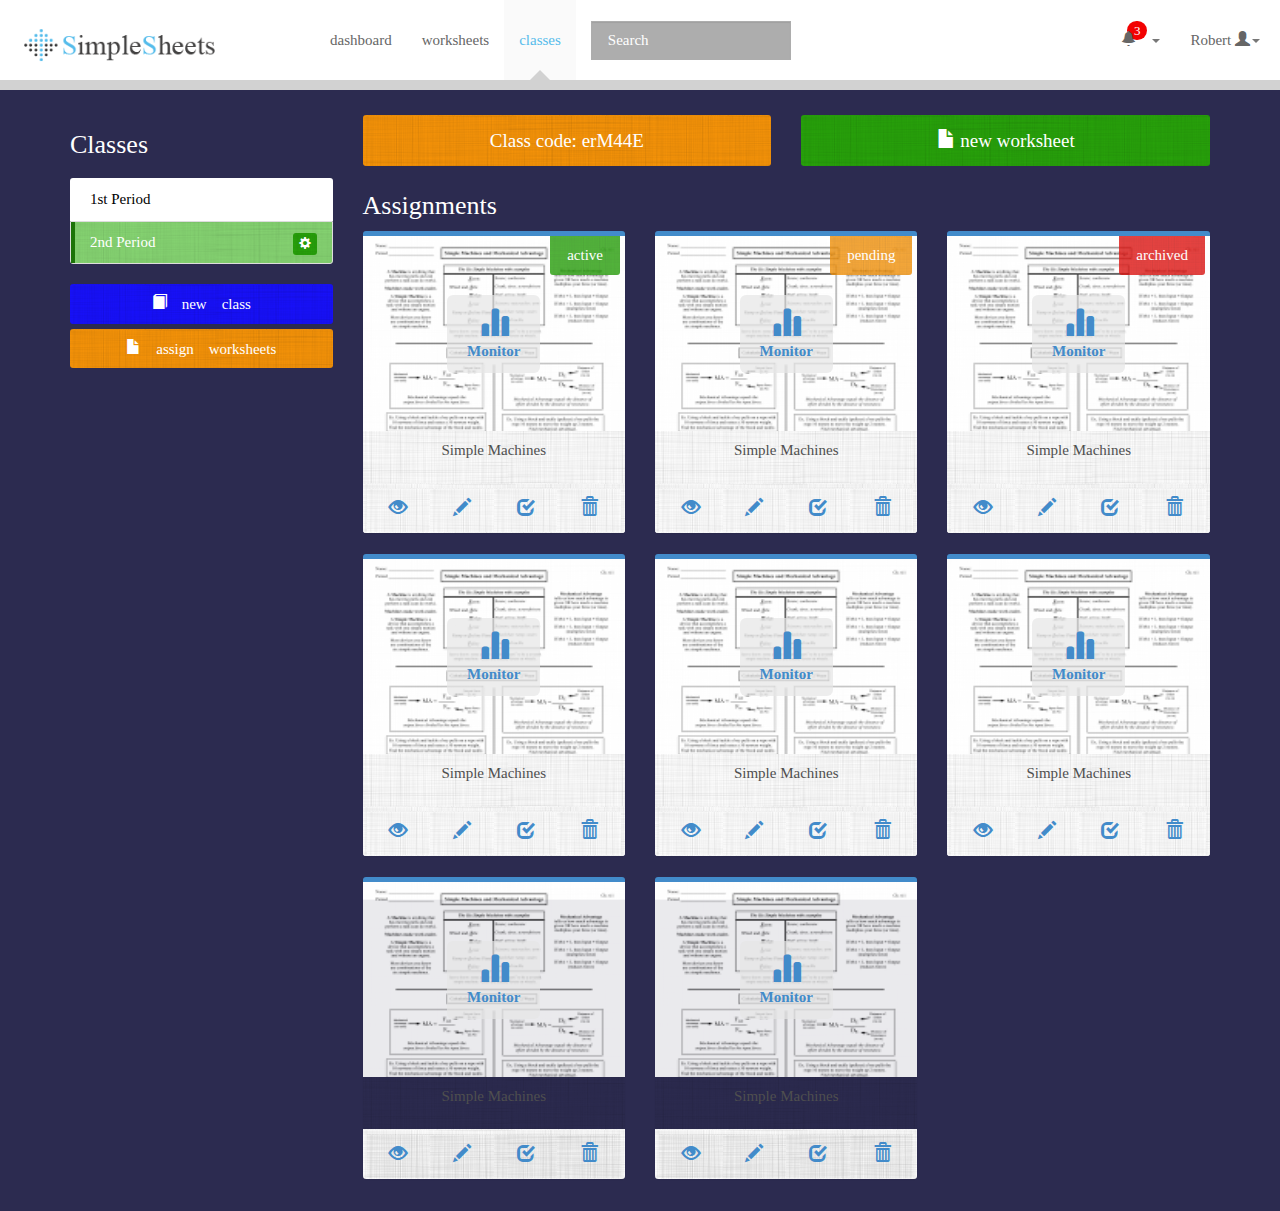
==== commit 36930f4b: "update" ====
--- a/classes.html
+++ b/classes.html
@@ -60,6 +60,7 @@
         <a href="#" class="dropdown-toggle" data-toggle="dropdown">worksheets</span></a>
         <ul class="dropdown-menu">
           <li><a href="#"><span class="glyphicon glyphicon-file"></span>  create</a></li>
+          <li><a href="#"><span class="glyphicon glyphicon-file"></span>  assign</a></li>
           <li><a href="monitor.html"><span class="glyphicon glyphicon-stats"></span>  monitor</a></li>
         </ul>
       </li>
@@ -97,7 +98,7 @@
         <a href="#" class="dropdown-toggle hidden-sm hidden-md" data-toggle="dropdown">Robert  <span class="glyphicon glyphicon-user"></span><b class="caret"></b></a>
         <a href="#" class="dropdown-toggle visible-sm visible-md" data-toggle="dropdown"><span class="glyphicon glyphicon-user"></span><b class="caret"></b></a>
         <ul class="dropdown-menu">
-          <li><a href="#"><span class="glyphicon glyphicon-user"></span>  edit profile</a></li>
+          <li><a href="profile.html"><span class="glyphicon glyphicon-user"></span>  edit profile</a></li>
           <li><a href="#"><span class="glyphicon glyphicon-cog"></span>  settings</a></li>
           <li class="divider"></li>
           <li><a href="#"><span class="glyphicon glyphicon-log-out"></span>  sign out</a></li>
@@ -138,8 +139,11 @@
           </div>
         </li>
       </ul>
-              <button id="add-class" class="btn btn-block btn-info rounded" data-toggle="modal" data-target="#new-class">
-                <span class="glyphicon glyphicon-hand-right"><span> add a class</span>
+              <button id="add-class" class="btn btn-block btn-info rounded space" data-toggle="modal" data-target="#new-class">
+                <span class="glyphicon glyphicon-book"><span> new class</span>
+              </button>
+              <button id="add-class" class="btn btn-block btn-warning rounded space" data-toggle="modal" data-target="#new-class">
+                <span class="glyphicon glyphicon-file"><span> assign worksheets</span>
               </button>
     </div>
     
@@ -148,14 +152,14 @@
       <div>
         <div class="row">
           <div class="col-xs-12 col-sm-6">
-              <button id="class-code-container" class="btn btn-block btn-lg btn-warning rounded" data-container="body" data-toggle="popover" data-placement="bottom" data-content="Give your students this code." data-original-title="Click here!">
+              <button id="class-code-container" class="btn btn-block btn-lg btn-warning rounded space" data-toggle="modal" data-target="#class-code">
                 Class code: <span class="class-code">erM44E</button>
               </button>
           </div>
           <br class="visible-xs">
           <div class="col-xs-12 col-sm-6">
-              <button id="new-worksheet" class="btn btn-block btn-lg btn-success rounded" data-container="body" data-toggle="popover" data-placement="bottom" data-content="Create your first worksheet." data-original-title="Click here!">
-                create a new worksheet
+              <button id="new-worksheet" class="btn btn-block btn-lg btn-success rounded space" data-container="body" data-toggle="popover" data-placement="bottom" data-content="Create your first worksheet." data-original-title="Click here!">
+                <span class="glyphicon glyphicon-file"></span>  new worksheet
               </button>
           </div>
         </div>
@@ -167,183 +171,414 @@
           <li class="col-xs-6 col-md-4">
             <div class="panel panel-default card-edpuzzle list-video-item rounded">
 	      <div class="panel-body">
-		<div class="img-assignment show-assignment-stats clickable">
-		  <img src="images/thumbnail.png" alt="simple machines" height="" width="100%" class="img-responsive">
-		    <div class="img-center">
-		      <ul class="list-unstyled monitor-button" data-toggle="popover" data-placement="bottom" data-content="See your students progress!" data-original-title="" title="">
-			<li><i class="glyphicon glyphicon-stats" style="font-size: 30px;"></i></li>
-                        <li><strong>Monitor</strong></li>
-		      </ul>
-		    </div>
-		  </div>
-		  <div class="card-title">
-		    <h5 class="text-center">Simple Machines</h5>
-		  </div>
-		</div>
-		<div class="panel-footer">
-		<button class="btn btn-default view-as-student" data-toggle="tooltip" data-placement="bottom" title="" data-original-title="student view">
-		  <i class="glyphicon glyphicon-eye-open"></i>
-		</button>
-              <button class="btn btn-default" data-toggle="tooltip" data-placement="bottom" title="" data-original-title="edit">
-                <i class="glyphicon glyphicon-edit"></i>
-              </button>
-		<button class="btn btn-default pull-right remove-assignment"><i class="glyphicon glyphicon-trash"></i></button>
-	      </div>
-            </div>
-          </li>
-          <!------------------------------ End of Worksheet Display ------------------------------------->
-          
-          
-          <!------------------------------ Worksheet Display ------------------------------------->
-          <li class="col-xs-6 col-md-4">
-            <div class="panel panel-default card-edpuzzle list-video-item rounded">
-	      <div class="panel-body">
-		<div class="img-assignment show-assignment-stats clickable">
-		  <img src="images/thumbnail.png" alt="simple machines" height="" width="100%" class="img-responsive">
-		    <div class="img-center">
-		      <ul class="list-unstyled monitor-button" data-toggle="popover" data-placement="bottom" data-content="See your students progress!" data-original-title="" title="">
-			<li><i class="glyphicon glyphicon-stats" style="font-size: 30px;"></i></li>
-                        <li><strong>Monitor</strong></li>
-		      </ul>
-		    </div>
-		  </div>
-		  <div class="card-title">
-		    <h5 class="text-center">Simple Machines</h5>
-		  </div>
-		</div>
-		<div class="panel-footer">
-		<button class="btn btn-default view-as-student" data-toggle="tooltip" data-placement="bottom" title="" data-original-title="student view">
-		  <i class="glyphicon glyphicon-eye-open"></i>
-		</button>
-              <button class="btn btn-default" data-toggle="tooltip" data-placement="bottom" title="" data-original-title="edit">
-                <i class="glyphicon glyphicon-edit"></i>
-              </button>
-		<button class="btn btn-default pull-right remove-assignment"><i class="glyphicon glyphicon-trash"></i></button>
-	      </div>
-            </div>
-          </li>
-          <!------------------------------ End of Worksheet Display ------------------------------------->
-          
-          
-          <!------------------------------ Worksheet Display ------------------------------------->
-          <li class="col-xs-6 col-md-4">
-            <div class="panel panel-default card-edpuzzle list-video-item rounded">
-	      <div class="panel-body">
-		<div class="img-assignment show-assignment-stats clickable">
-		  <img src="images/thumbnail.png" alt="simple machines" height="" width="100%" class="img-responsive">
-		    <div class="img-center">
-		      <ul class="list-unstyled monitor-button" data-toggle="popover" data-placement="bottom" data-content="See your students progress!" data-original-title="" title="">
-			<li><i class="glyphicon glyphicon-stats" style="font-size: 30px;"></i></li>
-                        <li><strong>Monitor</strong></li>
-		      </ul>
-		    </div>
-		  </div>
-		  <div class="card-title">
-		    <h5 class="text-center">Simple Machines</h5>
-		  </div>
-		</div>
-		<div class="panel-footer">
-		<button class="btn btn-default view-as-student" data-toggle="tooltip" data-placement="bottom" title="" data-original-title="student view">
-		  <i class="glyphicon glyphicon-eye-open"></i>
-		</button>
-              <button class="btn btn-default" data-toggle="tooltip" data-placement="bottom" title="" data-original-title="edit">
-                <i class="glyphicon glyphicon-edit"></i>
-              </button>
-		<button class="btn btn-default pull-right remove-assignment"><i class="glyphicon glyphicon-trash"></i></button>
-	      </div>
-            </div>
-          </li>
-          <!------------------------------ End of Worksheet Display ------------------------------------->
-          
-          
-          <!------------------------------ Worksheet Display ------------------------------------->
-          <li class="col-xs-6 col-md-4">
-            <div class="panel panel-default card-edpuzzle list-video-item rounded">
-	      <div class="panel-body">
-		<div class="img-assignment show-assignment-stats clickable">
-		  <img src="images/thumbnail.png" alt="simple machines" height="" width="100%" class="img-responsive">
-		    <div class="img-center">
-		      <ul class="list-unstyled monitor-button" data-toggle="popover" data-placement="bottom" data-content="See your students progress!" data-original-title="" title="">
-			<li><i class="glyphicon glyphicon-stats" style="font-size: 30px;"></i></li>
-                        <li><strong>Monitor</strong></li>
-		      </ul>
-		    </div>
-		  </div>
-		  <div class="card-title">
-		    <h5 class="text-center">Simple Machines</h5>
-		  </div>
-		</div>
-		<div class="panel-footer">
-		<button class="btn btn-default view-as-student" data-toggle="tooltip" data-placement="bottom" title="" data-original-title="student view">
-		  <i class="glyphicon glyphicon-eye-open"></i>
-		</button>
-              <button class="btn btn-default" data-toggle="tooltip" data-placement="bottom" title="" data-original-title="edit">
-                <i class="glyphicon glyphicon-edit"></i>
-              </button>
-		<button class="btn btn-default pull-right remove-assignment"><i class="glyphicon glyphicon-trash"></i></button>
-	      </div>
-            </div>
-          </li>
-          <!------------------------------ End of Worksheet Display ------------------------------------->
-          
-          
-          <!------------------------------ Worksheet Display ------------------------------------->
-          <li class="col-xs-6 col-md-4">
-            <div class="panel panel-default card-edpuzzle list-video-item rounded">
-	      <div class="panel-body">
-		<div class="img-assignment show-assignment-stats clickable">
-		  <img src="images/thumbnail.png" alt="simple machines" height="" width="100%" class="img-responsive">
-		    <div class="img-center">
-		      <ul class="list-unstyled monitor-button" data-toggle="popover" data-placement="bottom" data-content="See your students progress!" data-original-title="" title="">
-			<li><i class="glyphicon glyphicon-stats" style="font-size: 30px;"></i></li>
-                        <li><strong>Monitor</strong></li>
-		      </ul>
-		    </div>
-		  </div>
-		  <div class="card-title">
-		    <h5 class="text-center">Simple Machines</h5>
-		  </div>
-		</div>
-		<div class="panel-footer">
-		<button class="btn btn-default view-as-student" data-toggle="tooltip" data-placement="bottom" title="" data-original-title="student view">
-		  <i class="glyphicon glyphicon-eye-open"></i>
-		</button>
-              <button class="btn btn-default" data-toggle="tooltip" data-placement="bottom" title="" data-original-title="edit">
-                <i class="glyphicon glyphicon-edit"></i>
-              </button>
-		<button class="btn btn-default pull-right remove-assignment"><i class="glyphicon glyphicon-trash"></i></button>
-	      </div>
-            </div>
-          </li>
-          <!------------------------------ End of Worksheet Display ------------------------------------->
-          
-          
-          <!------------------------------ Worksheet Display ------------------------------------->
-          <li class="col-xs-6 col-md-4">
-            <div class="panel panel-default card-edpuzzle list-video-item rounded">
-	      <div class="panel-body">
-		<div class="img-assignment show-assignment-stats clickable">
-		  <img src="images/thumbnail.png" alt="simple machines" height="" width="100%" class="img-responsive">
-		    <div class="img-center">
-		      <ul class="list-unstyled monitor-button" data-toggle="popover" data-placement="bottom" data-content="See your students progress!" data-original-title="" title="">
-			<li><i class="glyphicon glyphicon-stats" style="font-size: 30px;"></i></li>
-                        <li><strong>Monitor</strong></li>
-		      </ul>
-		    </div>
-		  </div>
-		  <div class="card-title">
-		    <h5 class="text-center">Simple Machines</h5>
-		  </div>
-		</div>
-		<div class="panel-footer">
-		<button class="btn btn-default view-as-student" data-toggle="tooltip" data-placement="bottom" title="" data-original-title="student view">
-		  <i class="glyphicon glyphicon-eye-open"></i>
-		</button>
-              <button class="btn btn-default" data-toggle="tooltip" data-placement="bottom" title="" data-original-title="edit">
-                <i class="glyphicon glyphicon-edit"></i>
-              </button>
-		<button class="btn btn-default pull-right remove-assignment"><i class="glyphicon glyphicon-trash"></i></button>
-	      </div>
+                <div class="worksheet-badge">
+                  <div class="btn-group">
+                    <button type="button" class="btn btn-success bottom-rounded dropdown-toggle" data-toggle="dropdown">
+                      <span>active</span>
+                    </button>
+                    <ul class="dropdown-menu" role="menu">
+                      <li><a href="#"><i class="glyphicon glyphicon-play"></i>  activate</a></li>
+                      <li><a href="#"><i class="glyphicon glyphicon-pause"></i>  pending</a></li>
+                      <li class="divider"></li>
+                      <li><a href="#"><i class="glyphicon glyphicon-stop"></i>  archive</a></li>
+                    </ul>
+                  </div>
+                </div>
+		<div class="img-assignment show-assignment-stats clickable">
+		  <img src="images/thumbnail.png" alt="simple machines" height="" width="100%" class="img-responsive">
+		  <div class="img-center">
+		    <ul class="list-unstyled monitor-button" data-toggle="popover" data-placement="bottom" data-content="See your students progress!" data-original-title="" title="">
+		      <li><i class="glyphicon glyphicon-stats" style="font-size: 30px;"></i></li>
+                      <li><strong>Monitor</strong></li>
+		    </ul>
+		  </div>
+		</div>
+		<div class="card-title">
+		  <h5 class="text-center">Simple Machines</h5>
+		</div>
+	      </div>
+	      <div class="panel-footer">
+                <div class="btn-group visible-xs">
+                  <button type="button" class="btn btn-default dropdown-toggle" data-toggle="dropdown">
+                    <span class="glyphicon glyphicon-tasks"></span>
+                  </button>
+                  <ul class="dropdown-menu" role="menu">
+                    <li><a href="#"><i class="glyphicon glyphicon-eye-open"></i>  student view</a></li>
+                    <li><a href="#"><i class="glyphicon glyphicon-pencil"></i>  edit</a></li>
+                    <li><a href="#"><i class="glyphicon glyphicon-check"></i>  grade</a></li>
+                    <li class="divider"></li>
+                    <li><a href="#"><i class="glyphicon glyphicon-trash"></i>  trash</a></li>
+                  </ul>
+                </div>
+                <div class="hidden-xs">
+                  <button class="col-xs-6 col-sm-3 btn btn-default" data-toggle="tooltip" data-placement="bottom" title="" data-original-title="student view">
+                    <i class="glyphicon glyphicon-eye-open"></i>
+                  </button>
+                  <button class="col-xs-6 col-sm-3 btn btn-default" data-toggle="tooltip" data-placement="bottom" title="" data-original-title="edit">
+                    <i class="glyphicon glyphicon-pencil"></i>
+                  </button>
+                  <button class="col-xs-6 col-sm-3 btn btn-default" data-toggle="tooltip" data-placement="bottom" title="" data-original-title="grade">
+                    <i class="glyphicon glyphicon-check"></i>
+                  </button>
+                  <button class="col-xs-6 col-sm-3 btn btn-default"><i class="glyphicon glyphicon-trash"></i></button>
+                </div>
+              </div>
+            </div>
+          </li>
+          <!------------------------------ End of Worksheet Display ------------------------------------->
+          
+          
+          <!------------------------------ Worksheet Display ------------------------------------->
+          <li class="col-xs-6 col-md-4">
+            <div class="panel panel-default card-edpuzzle list-video-item rounded">
+	      <div class="panel-body">
+                <div class="worksheet-badge">
+                  <div class="btn-group">
+                    <button type="button" class="btn btn-warning bottom-rounded dropdown-toggle" data-toggle="dropdown">
+                      <span>pending</span>
+                    </button>
+                    <ul class="dropdown-menu" role="menu">
+                      <li><a href="#"><i class="glyphicon glyphicon-play"></i>  activate</a></li>
+                      <li><a href="#"><i class="glyphicon glyphicon-pause"></i>  pending</a></li>
+                      <li class="divider"></li>
+                      <li><a href="#"><i class="glyphicon glyphicon-stop"></i>  archive</a></li>
+                    </ul>
+                  </div>
+                </div>
+		<div class="img-assignment show-assignment-stats clickable">
+		  <img src="images/thumbnail.png" alt="simple machines" height="" width="100%" class="img-responsive">
+		  <div class="img-center">
+		    <ul class="list-unstyled monitor-button" data-toggle="popover" data-placement="bottom" data-content="See your students progress!" data-original-title="" title="">
+		      <li><i class="glyphicon glyphicon-stats" style="font-size: 30px;"></i></li>
+                      <li><strong>Monitor</strong></li>
+		    </ul>
+		  </div>
+		</div>
+		<div class="card-title">
+		  <h5 class="text-center">Simple Machines</h5>
+		</div>
+	      </div>
+	      <div class="panel-footer">
+                <div class="btn-group visible-xs">
+                  <button type="button" class="btn btn-default dropdown-toggle" data-toggle="dropdown">
+                    <span class="glyphicon glyphicon-tasks"></span>
+                  </button>
+                  <ul class="dropdown-menu" role="menu">
+                    <li><a href="#"><i class="glyphicon glyphicon-eye-open"></i>  student view</a></li>
+                    <li><a href="#"><i class="glyphicon glyphicon-pencil"></i>  edit</a></li>
+                    <li><a href="#"><i class="glyphicon glyphicon-check"></i>  grade</a></li>
+                    <li class="divider"></li>
+                    <li><a href="#"><i class="glyphicon glyphicon-trash"></i>  trash</a></li>
+                  </ul>
+                </div>
+                <div class="hidden-xs">
+                  <button class="col-xs-6 col-sm-3 btn btn-default" data-toggle="tooltip" data-placement="bottom" title="" data-original-title="student view">
+                    <i class="glyphicon glyphicon-eye-open"></i>
+                  </button>
+                  <button class="col-xs-6 col-sm-3 btn btn-default" data-toggle="tooltip" data-placement="bottom" title="" data-original-title="edit">
+                    <i class="glyphicon glyphicon-pencil"></i>
+                  </button>
+                  <button class="col-xs-6 col-sm-3 btn btn-default" data-toggle="tooltip" data-placement="bottom" title="" data-original-title="grade">
+                    <i class="glyphicon glyphicon-check"></i>
+                  </button>
+                  <button class="col-xs-6 col-sm-3 btn btn-default"><i class="glyphicon glyphicon-trash"></i></button>
+                </div>
+              </div>
+            </div>
+          </li>
+          <!------------------------------ End of Worksheet Display ------------------------------------->
+          
+          <!------------------------------ Worksheet Display ------------------------------------->
+          <li class="col-xs-6 col-md-4">
+            <div class="panel panel-default card-edpuzzle list-video-item rounded">
+	      <div class="panel-body">
+                <div class="worksheet-badge">
+                  <div class="btn-group">
+                    <button type="button" class="btn btn-danger bottom-rounded dropdown-toggle" data-toggle="dropdown">
+                      <span>archived</span>
+                    </button>
+                    <ul class="dropdown-menu" role="menu">
+                      <li><a href="#"><i class="glyphicon glyphicon-play"></i>  activate</a></li>
+                      <li><a href="#"><i class="glyphicon glyphicon-pause"></i>  pending</a></li>
+                      <li class="divider"></li>
+                      <li><a href="#"><i class="glyphicon glyphicon-stop"></i>  archive</a></li>
+                    </ul>
+                  </div>
+                </div>
+		<div class="img-assignment show-assignment-stats clickable">
+		  <img src="images/thumbnail.png" alt="simple machines" height="" width="100%" class="img-responsive">
+		  <div class="img-center">
+		    <ul class="list-unstyled monitor-button" data-toggle="popover" data-placement="bottom" data-content="See your students progress!" data-original-title="" title="">
+		      <li><i class="glyphicon glyphicon-stats" style="font-size: 30px;"></i></li>
+                      <li><strong>Monitor</strong></li>
+		    </ul>
+		  </div>
+		</div>
+		<div class="card-title">
+		  <h5 class="text-center">Simple Machines</h5>
+		</div>
+	      </div>
+	      <div class="panel-footer">
+                <div class="btn-group visible-xs">
+                  <button type="button" class="btn btn-default dropdown-toggle" data-toggle="dropdown">
+                    <span class="glyphicon glyphicon-tasks"></span>
+                  </button>
+                  <ul class="dropdown-menu" role="menu">
+                    <li><a href="#"><i class="glyphicon glyphicon-eye-open"></i>  student view</a></li>
+                    <li><a href="#"><i class="glyphicon glyphicon-pencil"></i>  edit</a></li>
+                    <li><a href="#"><i class="glyphicon glyphicon-check"></i>  grade</a></li>
+                    <li class="divider"></li>
+                    <li><a href="#"><i class="glyphicon glyphicon-trash"></i>  trash</a></li>
+                  </ul>
+                </div>
+                <div class="hidden-xs">
+                  <button class="col-xs-6 col-sm-3 btn btn-default" data-toggle="tooltip" data-placement="bottom" title="" data-original-title="student view">
+                    <i class="glyphicon glyphicon-eye-open"></i>
+                  </button>
+                  <button class="col-xs-6 col-sm-3 btn btn-default" data-toggle="tooltip" data-placement="bottom" title="" data-original-title="edit">
+                    <i class="glyphicon glyphicon-pencil"></i>
+                  </button>
+                  <button class="col-xs-6 col-sm-3 btn btn-default" data-toggle="tooltip" data-placement="bottom" title="" data-original-title="grade">
+                    <i class="glyphicon glyphicon-check"></i>
+                  </button>
+                  <button class="col-xs-6 col-sm-3 btn btn-default"><i class="glyphicon glyphicon-trash"></i></button>
+                </div>
+              </div>
+            </div>
+          </li>
+          <!------------------------------ End of Worksheet Display ------------------------------------->
+          
+          <!------------------------------ Worksheet Display ------------------------------------->
+          <li class="col-xs-6 col-md-4">
+            <div class="panel panel-default card-edpuzzle list-video-item rounded">
+	      <div class="panel-body">
+		<div class="img-assignment show-assignment-stats clickable">
+		  <img src="images/thumbnail.png" alt="simple machines" height="" width="100%" class="img-responsive">
+		  <div class="img-center">
+		    <ul class="list-unstyled monitor-button" data-toggle="popover" data-placement="bottom" data-content="See your students progress!" data-original-title="" title="">
+		      <li><i class="glyphicon glyphicon-stats" style="font-size: 30px;"></i></li>
+                      <li><strong>Monitor</strong></li>
+		    </ul>
+		  </div>
+		</div>
+		<div class="card-title">
+		  <h5 class="text-center">Simple Machines</h5>
+		</div>
+	      </div>
+	      <div class="panel-footer">
+                <div class="btn-group visible-xs">
+                  <button type="button" class="btn btn-default dropdown-toggle" data-toggle="dropdown">
+                    <span class="glyphicon glyphicon-tasks"></span>
+                  </button>
+                  <ul class="dropdown-menu" role="menu">
+                    <li><a href="#"><i class="glyphicon glyphicon-eye-open"></i>  student view</a></li>
+                    <li><a href="#"><i class="glyphicon glyphicon-pencil"></i>  edit</a></li>
+                    <li><a href="#"><i class="glyphicon glyphicon-check"></i>  grade</a></li>
+                    <li class="divider"></li>
+                    <li><a href="#"><i class="glyphicon glyphicon-trash"></i>  trash</a></li>
+                  </ul>
+                </div>
+                <div class="hidden-xs">
+                  <button class="col-xs-6 col-sm-3 btn btn-default" data-toggle="tooltip" data-placement="bottom" title="" data-original-title="student view">
+                    <i class="glyphicon glyphicon-eye-open"></i>
+                  </button>
+                  <button class="col-xs-6 col-sm-3 btn btn-default" data-toggle="tooltip" data-placement="bottom" title="" data-original-title="edit">
+                    <i class="glyphicon glyphicon-pencil"></i>
+                  </button>
+                  <button class="col-xs-6 col-sm-3 btn btn-default" data-toggle="tooltip" data-placement="bottom" title="" data-original-title="grade">
+                    <i class="glyphicon glyphicon-check"></i>
+                  </button>
+                  <button class="col-xs-6 col-sm-3 btn btn-default"><i class="glyphicon glyphicon-trash"></i></button>
+                </div>
+              </div>
+            </div>
+          </li>
+          <!------------------------------ End of Worksheet Display ------------------------------------->
+          
+          <!------------------------------ Worksheet Display ------------------------------------->
+          <li class="col-xs-6 col-md-4">
+            <div class="panel panel-default card-edpuzzle list-video-item rounded">
+	      <div class="panel-body">
+		<div class="img-assignment show-assignment-stats clickable">
+		  <img src="images/thumbnail.png" alt="simple machines" height="" width="100%" class="img-responsive">
+		  <div class="img-center">
+		    <ul class="list-unstyled monitor-button" data-toggle="popover" data-placement="bottom" data-content="See your students progress!" data-original-title="" title="">
+		      <li><i class="glyphicon glyphicon-stats" style="font-size: 30px;"></i></li>
+                      <li><strong>Monitor</strong></li>
+		    </ul>
+		  </div>
+		</div>
+		<div class="card-title">
+		  <h5 class="text-center">Simple Machines</h5>
+		</div>
+	      </div>
+	      <div class="panel-footer">
+                <div class="btn-group visible-xs">
+                  <button type="button" class="btn btn-default dropdown-toggle" data-toggle="dropdown">
+                    <span class="glyphicon glyphicon-tasks"></span>
+                  </button>
+                  <ul class="dropdown-menu" role="menu">
+                    <li><a href="#"><i class="glyphicon glyphicon-eye-open"></i>  student view</a></li>
+                    <li><a href="#"><i class="glyphicon glyphicon-pencil"></i>  edit</a></li>
+                    <li><a href="#"><i class="glyphicon glyphicon-check"></i>  grade</a></li>
+                    <li class="divider"></li>
+                    <li><a href="#"><i class="glyphicon glyphicon-trash"></i>  trash</a></li>
+                  </ul>
+                </div>
+                <div class="hidden-xs">
+                  <button class="col-xs-6 col-sm-3 btn btn-default" data-toggle="tooltip" data-placement="bottom" title="" data-original-title="student view">
+                    <i class="glyphicon glyphicon-eye-open"></i>
+                  </button>
+                  <button class="col-xs-6 col-sm-3 btn btn-default" data-toggle="tooltip" data-placement="bottom" title="" data-original-title="edit">
+                    <i class="glyphicon glyphicon-pencil"></i>
+                  </button>
+                  <button class="col-xs-6 col-sm-3 btn btn-default" data-toggle="tooltip" data-placement="bottom" title="" data-original-title="grade">
+                    <i class="glyphicon glyphicon-check"></i>
+                  </button>
+                  <button class="col-xs-6 col-sm-3 btn btn-default"><i class="glyphicon glyphicon-trash"></i></button>
+                </div>
+              </div>
+            </div>
+          </li>
+          <!------------------------------ End of Worksheet Display ------------------------------------->
+          
+          <!------------------------------ Worksheet Display ------------------------------------->
+          <li class="col-xs-6 col-md-4">
+            <div class="panel panel-default card-edpuzzle list-video-item rounded">
+	      <div class="panel-body">
+		<div class="img-assignment show-assignment-stats clickable">
+		  <img src="images/thumbnail.png" alt="simple machines" height="" width="100%" class="img-responsive">
+		  <div class="img-center">
+		    <ul class="list-unstyled monitor-button" data-toggle="popover" data-placement="bottom" data-content="See your students progress!" data-original-title="" title="">
+		      <li><i class="glyphicon glyphicon-stats" style="font-size: 30px;"></i></li>
+                      <li><strong>Monitor</strong></li>
+		    </ul>
+		  </div>
+		</div>
+		<div class="card-title">
+		  <h5 class="text-center">Simple Machines</h5>
+		</div>
+	      </div>
+	      <div class="panel-footer">
+                <div class="btn-group visible-xs">
+                  <button type="button" class="btn btn-default dropdown-toggle" data-toggle="dropdown">
+                    <span class="glyphicon glyphicon-tasks"></span>
+                  </button>
+                  <ul class="dropdown-menu" role="menu">
+                    <li><a href="#"><i class="glyphicon glyphicon-eye-open"></i>  student view</a></li>
+                    <li><a href="#"><i class="glyphicon glyphicon-pencil"></i>  edit</a></li>
+                    <li><a href="#"><i class="glyphicon glyphicon-check"></i>  grade</a></li>
+                    <li class="divider"></li>
+                    <li><a href="#"><i class="glyphicon glyphicon-trash"></i>  trash</a></li>
+                  </ul>
+                </div>
+                <div class="hidden-xs">
+                  <button class="col-xs-6 col-sm-3 btn btn-default" data-toggle="tooltip" data-placement="bottom" title="" data-original-title="student view">
+                    <i class="glyphicon glyphicon-eye-open"></i>
+                  </button>
+                  <button class="col-xs-6 col-sm-3 btn btn-default" data-toggle="tooltip" data-placement="bottom" title="" data-original-title="edit">
+                    <i class="glyphicon glyphicon-pencil"></i>
+                  </button>
+                  <button class="col-xs-6 col-sm-3 btn btn-default" data-toggle="tooltip" data-placement="bottom" title="" data-original-title="grade">
+                    <i class="glyphicon glyphicon-check"></i>
+                  </button>
+                  <button class="col-xs-6 col-sm-3 btn btn-default"><i class="glyphicon glyphicon-trash"></i></button>
+                </div>
+              </div>
+            </div>
+          </li>
+          <!------------------------------ End of Worksheet Display ------------------------------------->
+          
+          <!------------------------------ Worksheet Display ------------------------------------->
+          <li class="col-xs-6 col-md-4">
+            <div class="panel panel-default card-edpuzzle list-video-item rounded">
+	      <div class="panel-body">
+		<div class="img-assignment show-assignment-stats clickable">
+		  <img src="images/thumbnail.png" alt="simple machines" height="" width="100%" class="img-responsive">
+		  <div class="img-center">
+		    <ul class="list-unstyled monitor-button" data-toggle="popover" data-placement="bottom" data-content="See your students progress!" data-original-title="" title="">
+		      <li><i class="glyphicon glyphicon-stats" style="font-size: 30px;"></i></li>
+                      <li><strong>Monitor</strong></li>
+		    </ul>
+		  </div>
+		</div>
+		<div class="card-title">
+		  <h5 class="text-center">Simple Machines</h5>
+		</div>
+	      </div>
+	      <div class="panel-footer">
+                <div class="btn-group visible-xs">
+                  <button type="button" class="btn btn-default dropdown-toggle" data-toggle="dropdown">
+                    <span class="glyphicon glyphicon-tasks"></span>
+                  </button>
+                  <ul class="dropdown-menu" role="menu">
+                    <li><a href="#"><i class="glyphicon glyphicon-eye-open"></i>  student view</a></li>
+                    <li><a href="#"><i class="glyphicon glyphicon-pencil"></i>  edit</a></li>
+                    <li><a href="#"><i class="glyphicon glyphicon-check"></i>  grade</a></li>
+                    <li class="divider"></li>
+                    <li><a href="#"><i class="glyphicon glyphicon-trash"></i>  trash</a></li>
+                  </ul>
+                </div>
+                <div class="hidden-xs">
+                  <button class="col-xs-6 col-sm-3 btn btn-default" data-toggle="tooltip" data-placement="bottom" title="" data-original-title="student view">
+                    <i class="glyphicon glyphicon-eye-open"></i>
+                  </button>
+                  <button class="col-xs-6 col-sm-3 btn btn-default" data-toggle="tooltip" data-placement="bottom" title="" data-original-title="edit">
+                    <i class="glyphicon glyphicon-pencil"></i>
+                  </button>
+                  <button class="col-xs-6 col-sm-3 btn btn-default" data-toggle="tooltip" data-placement="bottom" title="" data-original-title="grade">
+                    <i class="glyphicon glyphicon-check"></i>
+                  </button>
+                  <button class="col-xs-6 col-sm-3 btn btn-default"><i class="glyphicon glyphicon-trash"></i></button>
+                </div>
+              </div>
+            </div>
+          </li>
+          <!------------------------------ End of Worksheet Display ------------------------------------->
+          
+          <!------------------------------ Worksheet Display ------------------------------------->
+          <li class="col-xs-6 col-md-4">
+            <div class="panel panel-default card-edpuzzle list-video-item rounded">
+	      <div class="panel-body">
+		<div class="img-assignment show-assignment-stats clickable">
+		  <img src="images/thumbnail.png" alt="simple machines" height="" width="100%" class="img-responsive">
+		  <div class="img-center">
+		    <ul class="list-unstyled monitor-button" data-toggle="popover" data-placement="bottom" data-content="See your students progress!" data-original-title="" title="">
+		      <li><i class="glyphicon glyphicon-stats" style="font-size: 30px;"></i></li>
+                      <li><strong>Monitor</strong></li>
+		    </ul>
+		  </div>
+		</div>
+		<div class="card-title">
+		  <h5 class="text-center">Simple Machines</h5>
+		</div>
+	      </div>
+	      <div class="panel-footer">
+                <div class="btn-group visible-xs">
+                  <button type="button" class="btn btn-default dropdown-toggle" data-toggle="dropdown">
+                    <span class="glyphicon glyphicon-tasks"></span>
+                  </button>
+                  <ul class="dropdown-menu" role="menu">
+                    <li><a href="#"><i class="glyphicon glyphicon-eye-open"></i>  student view</a></li>
+                    <li><a href="#"><i class="glyphicon glyphicon-pencil"></i>  edit</a></li>
+                    <li><a href="#"><i class="glyphicon glyphicon-check"></i>  grade</a></li>
+                    <li class="divider"></li>
+                    <li><a href="#"><i class="glyphicon glyphicon-trash"></i>  trash</a></li>
+                  </ul>
+                </div>
+                <div class="hidden-xs">
+                  <button class="col-xs-6 col-sm-3 btn btn-default" data-toggle="tooltip" data-placement="bottom" title="" data-original-title="student view">
+                    <i class="glyphicon glyphicon-eye-open"></i>
+                  </button>
+                  <button class="col-xs-6 col-sm-3 btn btn-default" data-toggle="tooltip" data-placement="bottom" title="" data-original-title="edit">
+                    <i class="glyphicon glyphicon-pencil"></i>
+                  </button>
+                  <button class="col-xs-6 col-sm-3 btn btn-default" data-toggle="tooltip" data-placement="bottom" title="" data-original-title="grade">
+                    <i class="glyphicon glyphicon-check"></i>
+                  </button>
+                  <button class="col-xs-6 col-sm-3 btn btn-default"><i class="glyphicon glyphicon-trash"></i></button>
+                </div>
+              </div>
             </div>
           </li>
           <!------------------------------ End of Worksheet Display ------------------------------------->
@@ -358,7 +593,7 @@
   </div>
 </div>
 
-<!---------------- modal's ------------------------------------->
+<!---------------- modal ------------------------------------->
 <div id="new-class" class="modal fade" role="dialog" aria-labelledby="basicModal" aria-hidden="true">
   <div class="modal-dialog">
     <div class="modal-content rounded">
@@ -382,6 +617,30 @@
 </div>
 
 
+<!---------------- modal ------------------------------------->
+<div id="class-code" class="modal fade" role="dialog" aria-labelledby="basicModal" aria-hidden="true">
+  <div class="modal-dialog">
+    <div class="modal-content rounded">
+      <div class="modal-header top-rounded">
+        <button type="button" class="close" data-dismiss="modal" aria-hidden="true">×</button>
+        <h4 class="modal-title">Class Code</h4>
+      </div>
+      <div class="modal-body text-center text-danger">
+        
+        <span style="font-size: 600%;font-weight: bold;">erM44E</span>
+        
+      </div>
+    </div>
+  </div>
+</div>
+
+
+
+
+
+
+
+
     <!-- Bootstrap core JavaScript
     ================================================== -->
     <!-- Placed at the end of the document so the pages load faster -->
--- a/css/bootswatch.css
+++ b/css/bootswatch.css
@@ -16,19 +16,21 @@
   color: #55bceb;
   background: #FFF;
 }
-.navbar .active:after {
-  top: 67px;
-  left: 50%;
-  border: solid transparent;
-  content: " ";
-  height: 0;
-  width: 0;
-  position: absolute;
-  pointer-events: none;
-  margin-left: -10px;
-  border-left: 10px solid transparent;
-  border-right: 10px solid transparent;
-  border-bottom: 10px solid #d2d2d2;
+@media (min-width: 768px) {
+  .navbar .active:after {
+    top: 67px;
+    left: 50%;
+    border: solid transparent;
+    content: " ";
+    height: 0;
+    width: 0;
+    position: absolute;
+    pointer-events: none;
+    margin-left: -10px;
+    border-left: 10px solid transparent;
+    border-right: 10px solid transparent;
+    border-bottom: 10px solid #d2d2d2;
+  }
 }
 .btn {
   font-weight: 300;
--- a/css/theme.css
+++ b/css/theme.css
@@ -107,7 +107,7 @@
 
 .popover h3{background-color: #55bceb;color: #fff;}
 
-.well.success{background-color:#B2F2A2;}
+
 
 .card-title h5{
 color: #4F4F4F;
@@ -261,7 +261,9 @@
 border-bottom-right-radius: 0px;
 }
 
-.modal-header, .modal-footer{background-color: #D4F9CA;}
+.modal-header, .modal-footer{
+  background:url(../images/bg-tissue.png),-webkit-gradient(linear, 50% 72%, 49% 2%, from(#D4F9CA), to(#D4F9CA)) no-repeat center center fixed;
+}
 
 .modal form input{background-color: #ADADAD;font-size: 18px;}
 
@@ -279,7 +281,340 @@
     color:    #FFF;
 }
 
-
-
-
-
+.profile-card .media-object {
+margin-right: 15px;
+margin-bottom: 10px;
+width: 100px;
+background-color: #FFF;
+}
+
+.btn-social {
+position: relative;
+padding-left: 44px;
+text-align: left;
+white-space: nowrap;
+overflow: hidden;
+text-overflow: ellipsis;
+}
+
+.btn-google{background-color: #dd4b39;}
+
+
+.profile-card {
+    background:url(../images/bg-tissue.png),-webkit-gradient(linear, 50% 72%, 49% 2%, from(#6362AF), to(#8F8DFC)) no-repeat center center fixed;
+}
+
+.alert-info {
+  background:url(../images/bg-tissue.png),-webkit-gradient(linear, 50% 72%, 49% 2%, from(#1811fc), to(#1811fc)) no-repeat center center fixed;
+}
+
+.well.success{
+  background:url(../images/bg-tissue.png),-webkit-gradient(linear, 50% 72%, 49% 2%, from(#B2F2A2), to(#B2F2A2)) no-repeat center center fixed;
+}
+
+.well, .panel, .table, .panel-footer{
+  background:url(../images/bg-tissue.png),-webkit-gradient(linear, 50% 72%, 49% 2%, from(#FFFFFF), to(#FFFFFF)) no-repeat center center fixed;
+}
+
+#classes-list .list-group-item.active {
+  background:url(../images/bg-tissue.png),-webkit-gradient(linear, 50% 72%, 49% 2%, from(#87D673), to(#87D673)) no-repeat center center fixed;
+}
+
+.btn-info {
+  background:url(../images/bg-tissue.png),-webkit-gradient(linear, 50% 72%, 49% 2%, from(#1811fc), to(#1811fc)) no-repeat center center fixed;
+}
+.btn-info:hover,
+.btn-info:focus,
+.btn-info:active,
+.btn-info.active,
+.open > .dropdown-toggle.btn-info {
+  background:url(../images/bg-tissue.png),-webkit-gradient(linear, 50% 72%, 49% 2%, from(#0903d7), to(#0903d7)) no-repeat center center fixed;
+}
+.btn-info.disabled,
+.btn-info[disabled],
+fieldset[disabled] .btn-info,
+.btn-info.disabled:hover,
+.btn-info[disabled]:hover,
+fieldset[disabled] .btn-info:hover,
+.btn-info.disabled:focus,
+.btn-info[disabled]:focus,
+fieldset[disabled] .btn-info:focus,
+.btn-info.disabled:active,
+.btn-info[disabled]:active,
+fieldset[disabled] .btn-info:active,
+.btn-info.disabled.active,
+.btn-info[disabled].active,
+fieldset[disabled] .btn-info.active {
+  background:url(../images/bg-tissue.png),-webkit-gradient(linear, 50% 72%, 49% 2%, from(#1811fc), to(#1811fc)) no-repeat center center fixed;
+}
+
+
+.btn-warning {
+  background:url(../images/bg-tissue.png),-webkit-gradient(linear, 50% 72%, 49% 2%, from(#f79409), to(#f79409)) no-repeat center center fixed;
+}
+.btn-warning:hover,
+.btn-warning:focus,
+.btn-warning:active,
+.btn-warning.active,
+.open > .dropdown-toggle.btn-warning {
+  background:url(../images/bg-tissue.png),-webkit-gradient(linear, 50% 72%, 49% 2%, from(#c77706), to(#c77706)) no-repeat center center fixed;
+}
+.btn-warning.disabled,
+.btn-warning[disabled],
+fieldset[disabled] .btn-warning,
+.btn-warning.disabled:hover,
+.btn-warning[disabled]:hover,
+fieldset[disabled] .btn-warning:hover,
+.btn-warning.disabled:focus,
+.btn-warning[disabled]:focus,
+fieldset[disabled] .btn-warning:focus,
+.btn-warning.disabled:active,
+.btn-warning[disabled]:active,
+fieldset[disabled] .btn-warning:active,
+.btn-warning.disabled.active,
+.btn-warning[disabled].active,
+fieldset[disabled] .btn-warning.active {
+  background:url(../images/bg-tissue.png),-webkit-gradient(linear, 50% 72%, 49% 2%, from(#f79409), to(#f79409)) no-repeat center center fixed;
+}
+
+
+.btn-danger {
+  background:url(../images/bg-tissue.png),-webkit-gradient(linear, 50% 72%, 49% 2%, from(#e51512), to(#e51512)) no-repeat center center fixed;
+}
+.btn-danger:hover,
+.btn-danger:focus,
+.btn-danger:active,
+.btn-danger.active,
+.open > .dropdown-toggle.btn-danger {
+  background:url(../images/bg-tissue.png),-webkit-gradient(linear, 50% 72%, 49% 2%, from(#b6110e), to(#b6110e)) no-repeat center center fixed;
+}
+.btn-danger.disabled,
+.btn-danger[disabled],
+fieldset[disabled] .btn-danger,
+.btn-danger.disabled:hover,
+.btn-danger[disabled]:hover,
+fieldset[disabled] .btn-danger:hover,
+.btn-danger.disabled:focus,
+.btn-danger[disabled]:focus,
+fieldset[disabled] .btn-danger:focus,
+.btn-danger.disabled:active,
+.btn-danger[disabled]:active,
+fieldset[disabled] .btn-danger:active,
+.btn-danger.disabled.active,
+.btn-danger[disabled].active,
+fieldset[disabled] .btn-danger.active {
+  background:url(../images/bg-tissue.png),-webkit-gradient(linear, 50% 72%, 49% 2%, from(#e51512), to(#e51512)) no-repeat center center fixed;
+}
+
+
+.btn-default {
+  background:url(../images/bg-tissue.png),-webkit-gradient(linear, 50% 72%, 49% 2%, from(#ffffff), to(#ffffff)) no-repeat center center fixed;
+}
+.btn-default:hover,
+.btn-default:focus,
+.btn-default:active,
+.btn-default.active,
+.open > .dropdown-toggle.btn-default {
+  background:url(../images/bg-tissue.png),-webkit-gradient(linear, 50% 72%, 49% 2%, from(#e6e6e6), to(#e6e6e6)) no-repeat center center fixed;
+}
+.btn-default.disabled,
+.btn-default[disabled],
+fieldset[disabled] .btn-default,
+.btn-default.disabled:hover,
+.btn-default[disabled]:hover,
+fieldset[disabled] .btn-default:hover,
+.btn-default.disabled:focus,
+.btn-default[disabled]:focus,
+fieldset[disabled] .btn-default:focus,
+.btn-default.disabled:active,
+.btn-default[disabled]:active,
+fieldset[disabled] .btn-default:active,
+.btn-default.disabled.active,
+.btn-default[disabled].active,
+fieldset[disabled] .btn-default.active {
+  background:url(../images/bg-tissue.png),-webkit-gradient(linear, 50% 72%, 49% 2%, from(#ffffff), to(#ffffff)) no-repeat center center fixed;
+}
+
+.btn-primary {
+  background:url(../images/bg-tissue.png),-webkit-gradient(linear, 50% 72%, 49% 2%, from(#fc8949), to(#fc8949)) no-repeat center center fixed;
+}
+.btn-primary:hover,
+.btn-primary:focus,
+.btn-primary:active,
+.btn-primary.active,
+.open > .dropdown-toggle.btn-primary {
+  background:url(../images/bg-tissue.png),-webkit-gradient(linear, 50% 72%, 49% 2%, from(#fb6817), to(#fb6817)) no-repeat center center fixed;
+}
+.btn-primary.disabled,
+.btn-primary[disabled],
+fieldset[disabled] .btn-primary,
+.btn-primary.disabled:hover,
+.btn-primary[disabled]:hover,
+fieldset[disabled] .btn-primary:hover,
+.btn-primary.disabled:focus,
+.btn-primary[disabled]:focus,
+fieldset[disabled] .btn-primary:focus,
+.btn-primary.disabled:active,
+.btn-primary[disabled]:active,
+fieldset[disabled] .btn-primary:active,
+.btn-primary.disabled.active,
+.btn-primary[disabled].active,
+fieldset[disabled] .btn-primary.active {
+  background:url(../images/bg-tissue.png),-webkit-gradient(linear, 50% 72%, 49% 2%, from(#fc8949), to(#fc8949)) no-repeat center center fixed;
+}
+
+.btn-success {
+  background:url(../images/bg-tissue.png),-webkit-gradient(linear, 50% 72%, 49% 2%, from(#28a30b), to(#28a30b)) no-repeat center center fixed;
+}
+.btn-success:hover,
+.btn-success:focus,
+.btn-success:active,
+.btn-success.active,
+.open > .dropdown-toggle.btn-success {
+  background:url(../images/bg-tissue.png),-webkit-gradient(linear, 50% 72%, 49% 2%, from(#1c7308), to(#1c7308)) no-repeat center center fixed;
+}
+.btn-success.disabled,
+.btn-success[disabled],
+fieldset[disabled] .btn-success,
+.btn-success.disabled:hover,
+.btn-success[disabled]:hover,
+fieldset[disabled] .btn-success:hover,
+.btn-success.disabled:focus,
+.btn-success[disabled]:focus,
+fieldset[disabled] .btn-success:focus,
+.btn-success.disabled:active,
+.btn-success[disabled]:active,
+fieldset[disabled] .btn-success:active,
+.btn-success.disabled.active,
+.btn-success[disabled].active,
+fieldset[disabled] .btn-success.active {
+  background:url(../images/bg-tissue.png),-webkit-gradient(linear, 50% 72%, 49% 2%, from(#28a30b), to(#28a30b)) no-repeat center center fixed;
+}
+
+.space{margin-top: 5px; margin-bottom: 5px; !important;}
+.surround-space{margin: 5px !important;}
+
+.worksheet-badge{
+  position: absolute;
+  top: 0;
+  right: 20px;
+  font-size: 30px;
+  z-index: 3;
+  color: #fff;
+  text-align: center;
+  cursor: pointer;
+  
+  opacity: 0.8
+}
+.woksheet-badge:hover{opacity: 1;}
+
+.sheet-cover-up{
+  height: 150px;
+  overflow: hidden;
+  cursor: pointer;
+  background-color:#545353;
+  padding: 5px;
+  border-bottom: 5px solid #545353;
+}
+
+.worksheet-ribbon{
+  position: absolute;
+  top: 10px;
+  right: -30px;
+  z-index: 3;
+  color: #fff;
+  text-align: center;
+  cursor: pointer;
+}
+.ribbon-archive {
+  width: 120px;
+  text-align: center;
+  background-color: #e51512;
+  -webkit-transform: rotate(45deg);
+  -moz-transform:    rotate(45deg);
+  -ms-transform:     rotate(45deg);
+  -o-transform:      rotate(45deg);
+}
+
+.ribbon-archive:hover,
+.ribbon-archive:focus,
+.ribbon-archive:active,
+.ribbon-archive.active,
+.open > .dropdown-toggle.ribbon-archive  {background-color: #b6110e;}
+
+.ribbon-active {
+  width: 120px;
+  text-align: center;
+  background-color: #28a30b;
+  -webkit-transform: rotate(45deg);
+  -moz-transform:    rotate(45deg);
+  -ms-transform:     rotate(45deg);
+  -o-transform:      rotate(45deg);
+}
+
+.ribbon-active:hover,
+.ribbon-active:focus,
+.ribbon-active:active,
+.ribbon-active.active,
+.open > .dropdown-toggle.ribbon-active  {background-color: #1c7308;}
+
+.ribbon-pending {
+  width: 120px;
+  text-align: center;
+  background-color: #fc8949;
+  -webkit-transform: rotate(45deg);
+  -moz-transform:    rotate(45deg);
+  -ms-transform:     rotate(45deg);
+  -o-transform:      rotate(45deg);
+}
+
+.ribbon-pending:hover,
+.ribbon-pending:focus,
+.ribbon-pending:active,
+.ribbon-pending.active,
+.open > .dropdown-toggle.ribbon-pending  {background-color: #fb6817;}
+
+
+.assign-to-class{
+  position: absolute;
+  top: 110px;
+  left: 5%;
+  width: 90%;
+}
+
+.worksheet-title{
+   font-size: 150%;
+   margin: 0 0 20px 0;
+   border-bottom: 1px solid #CCC;
+   height: 33px;
+   overflow: hidden;
+}
+
+
+.dashboard-worksheet-holder{border: 1px solid #605F5F;}
+
+
+
+
+
+
+
+
+
+
+
+
+
+
+
+
+
+
+
+
+
+
+
+
+
+
